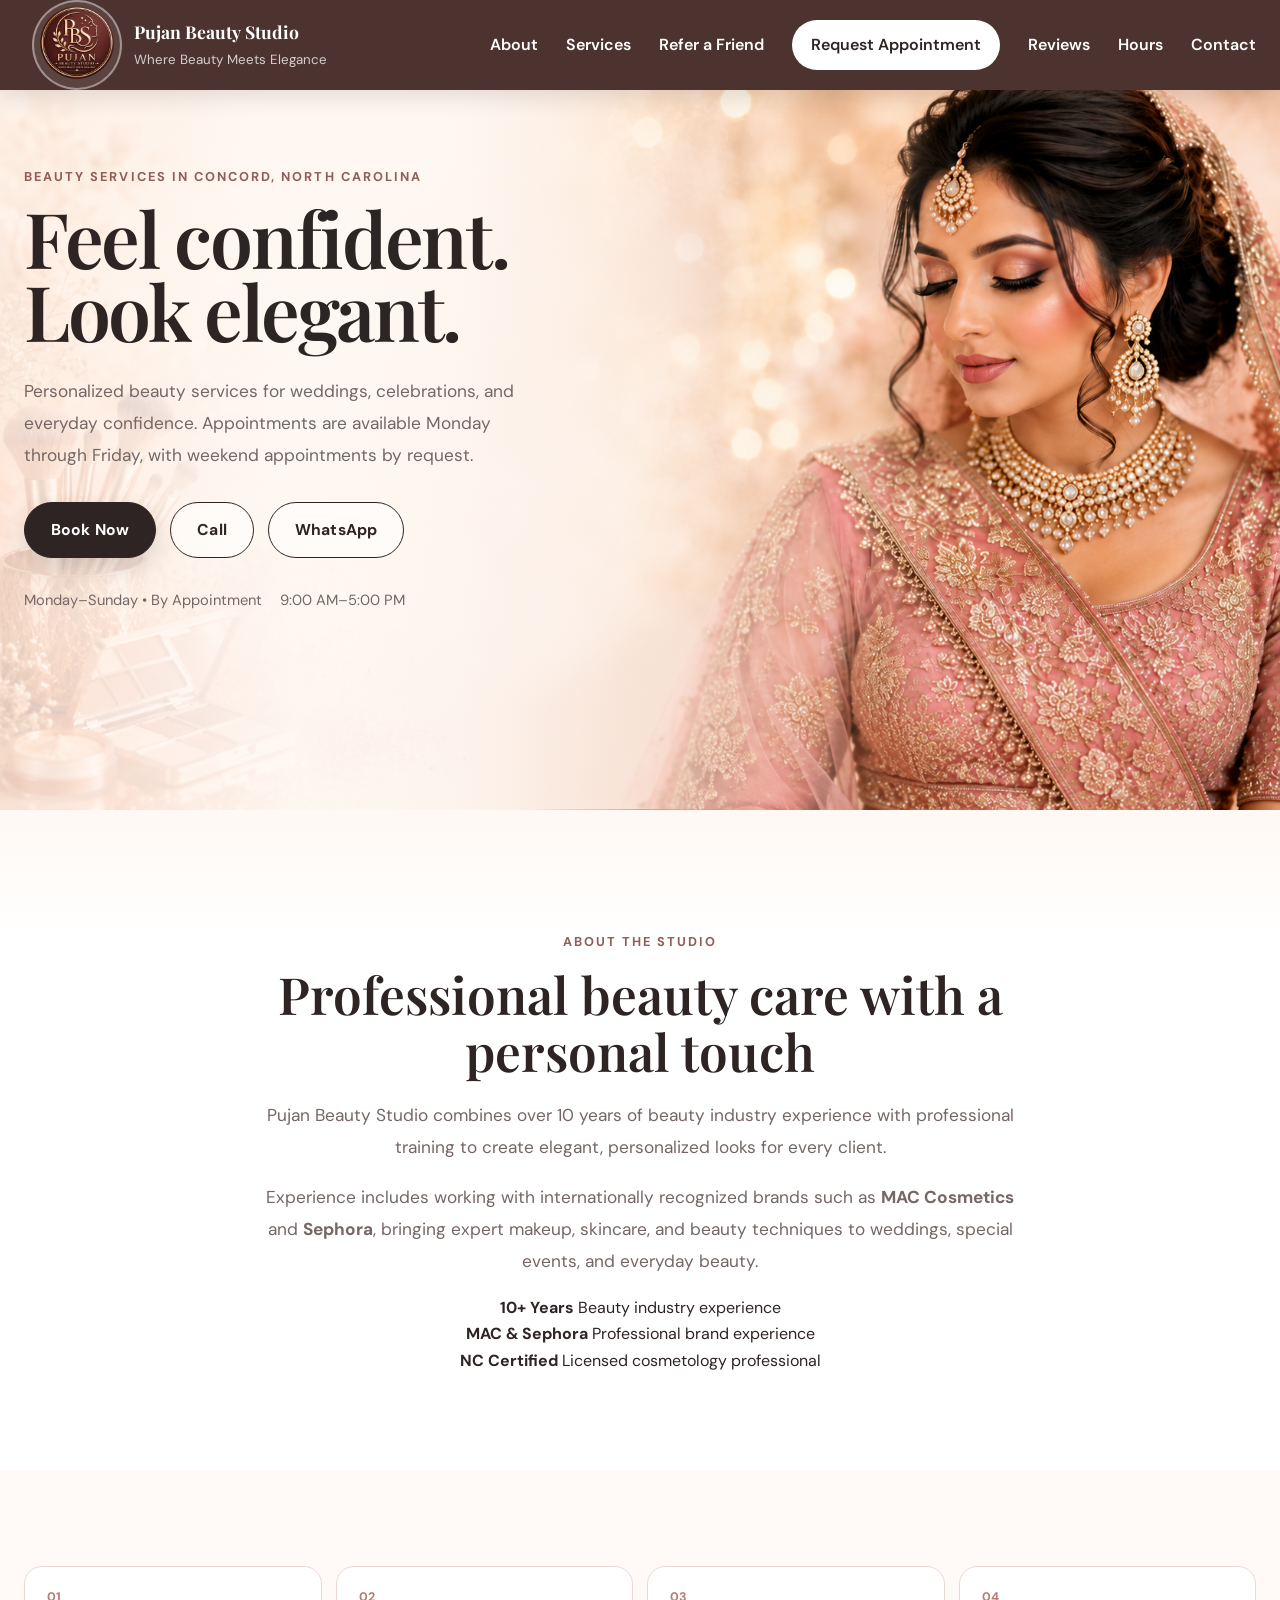
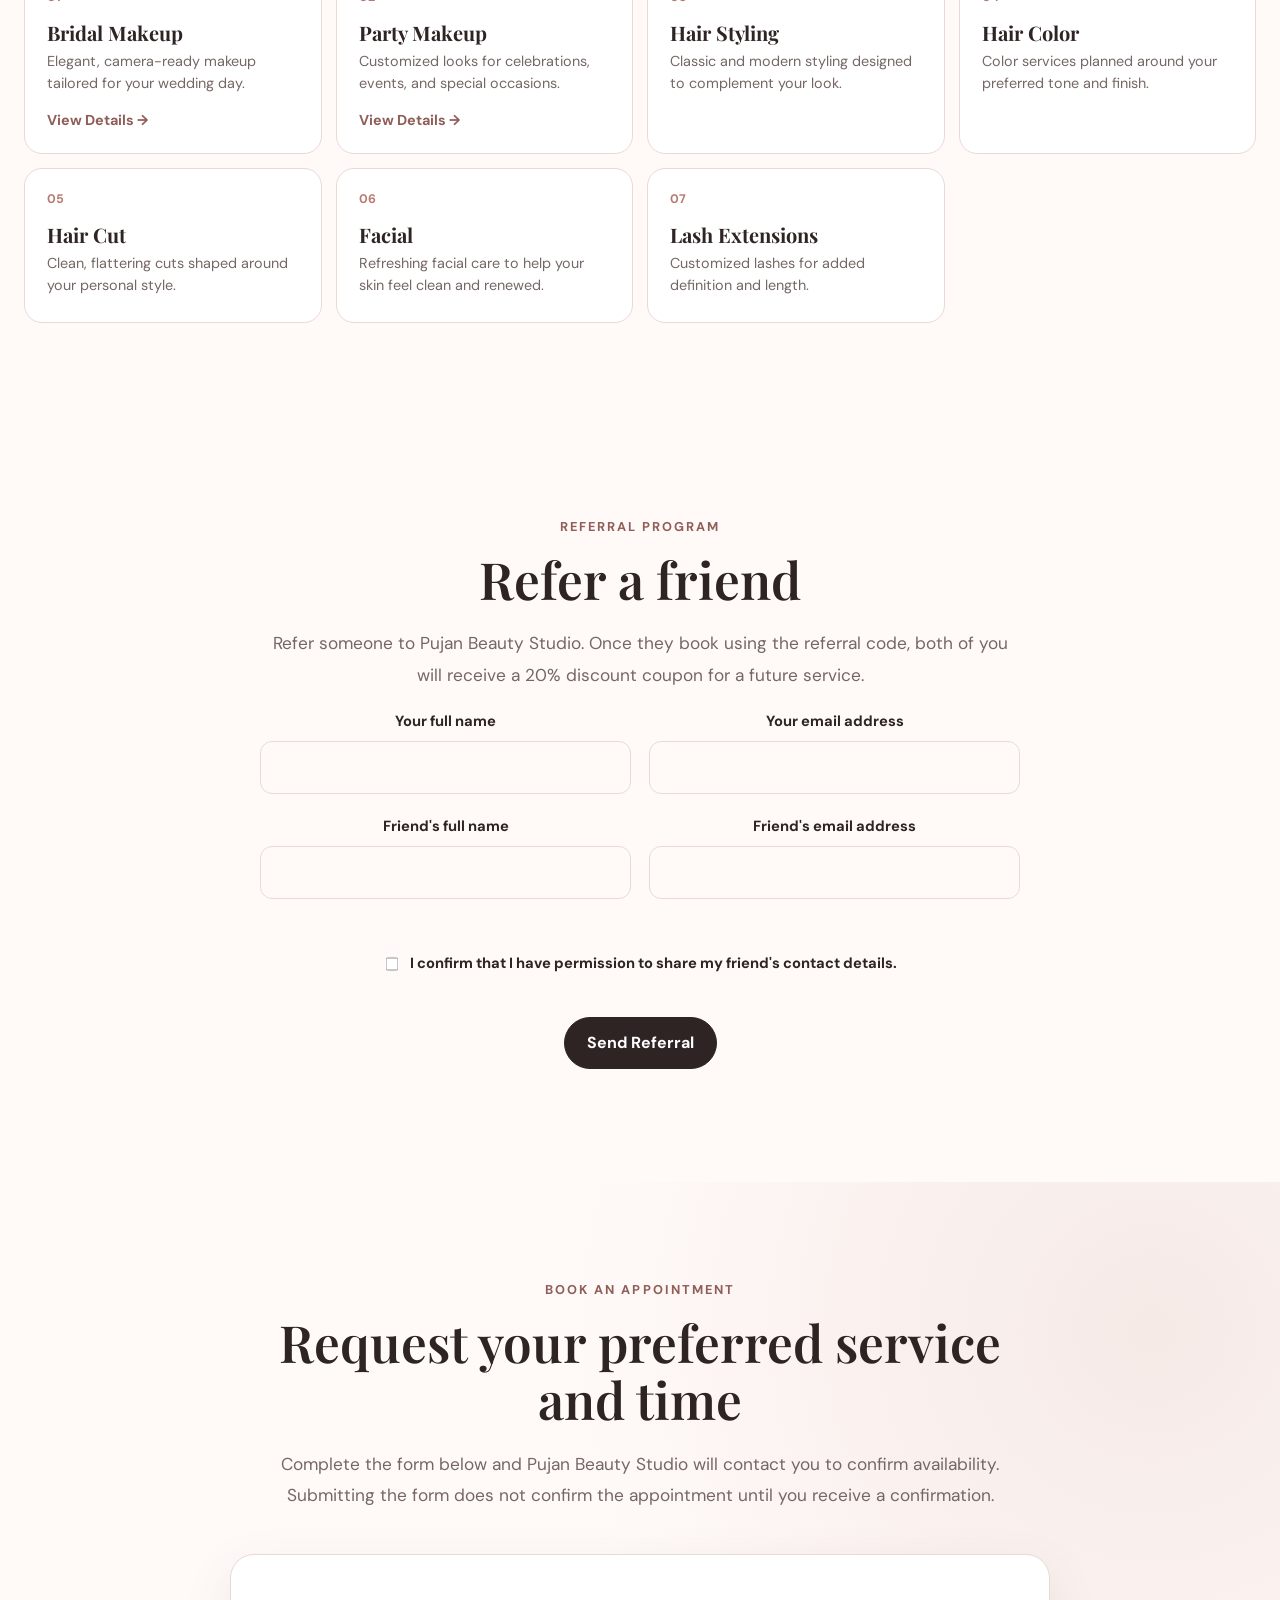
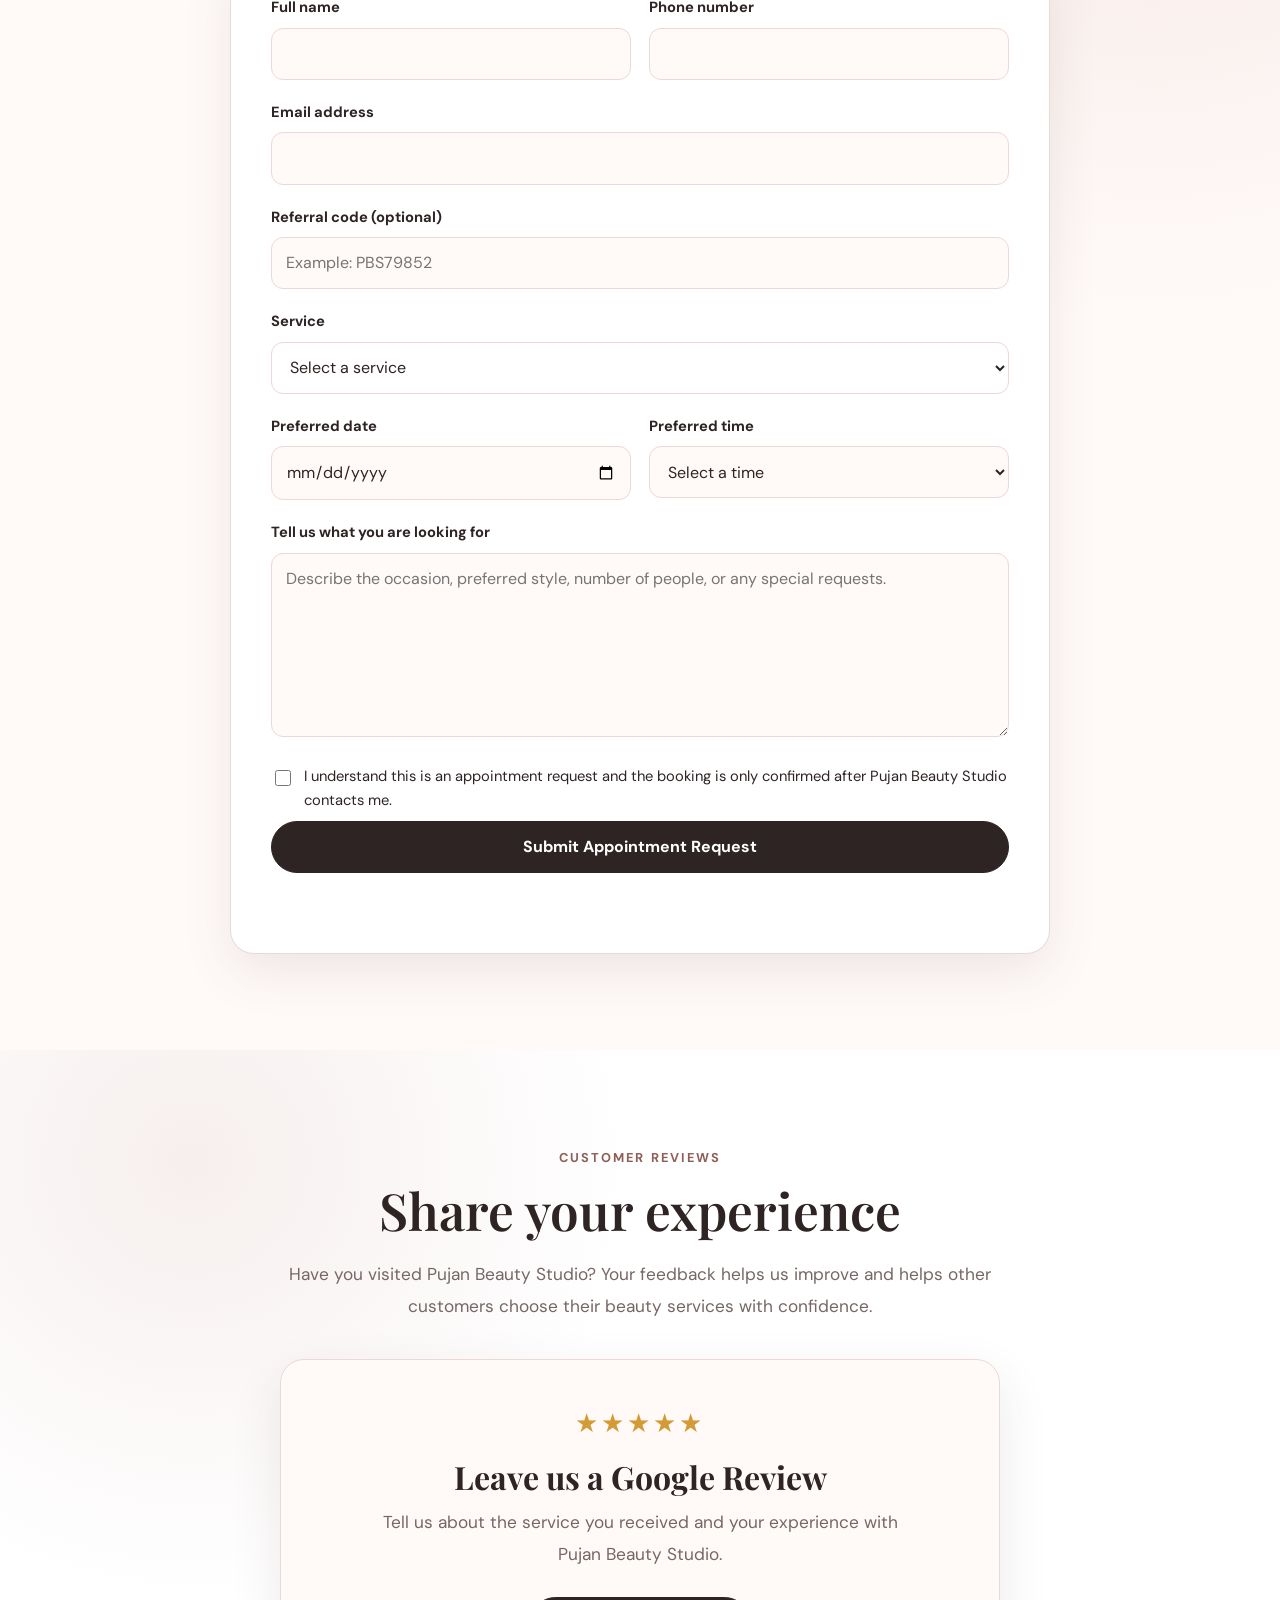
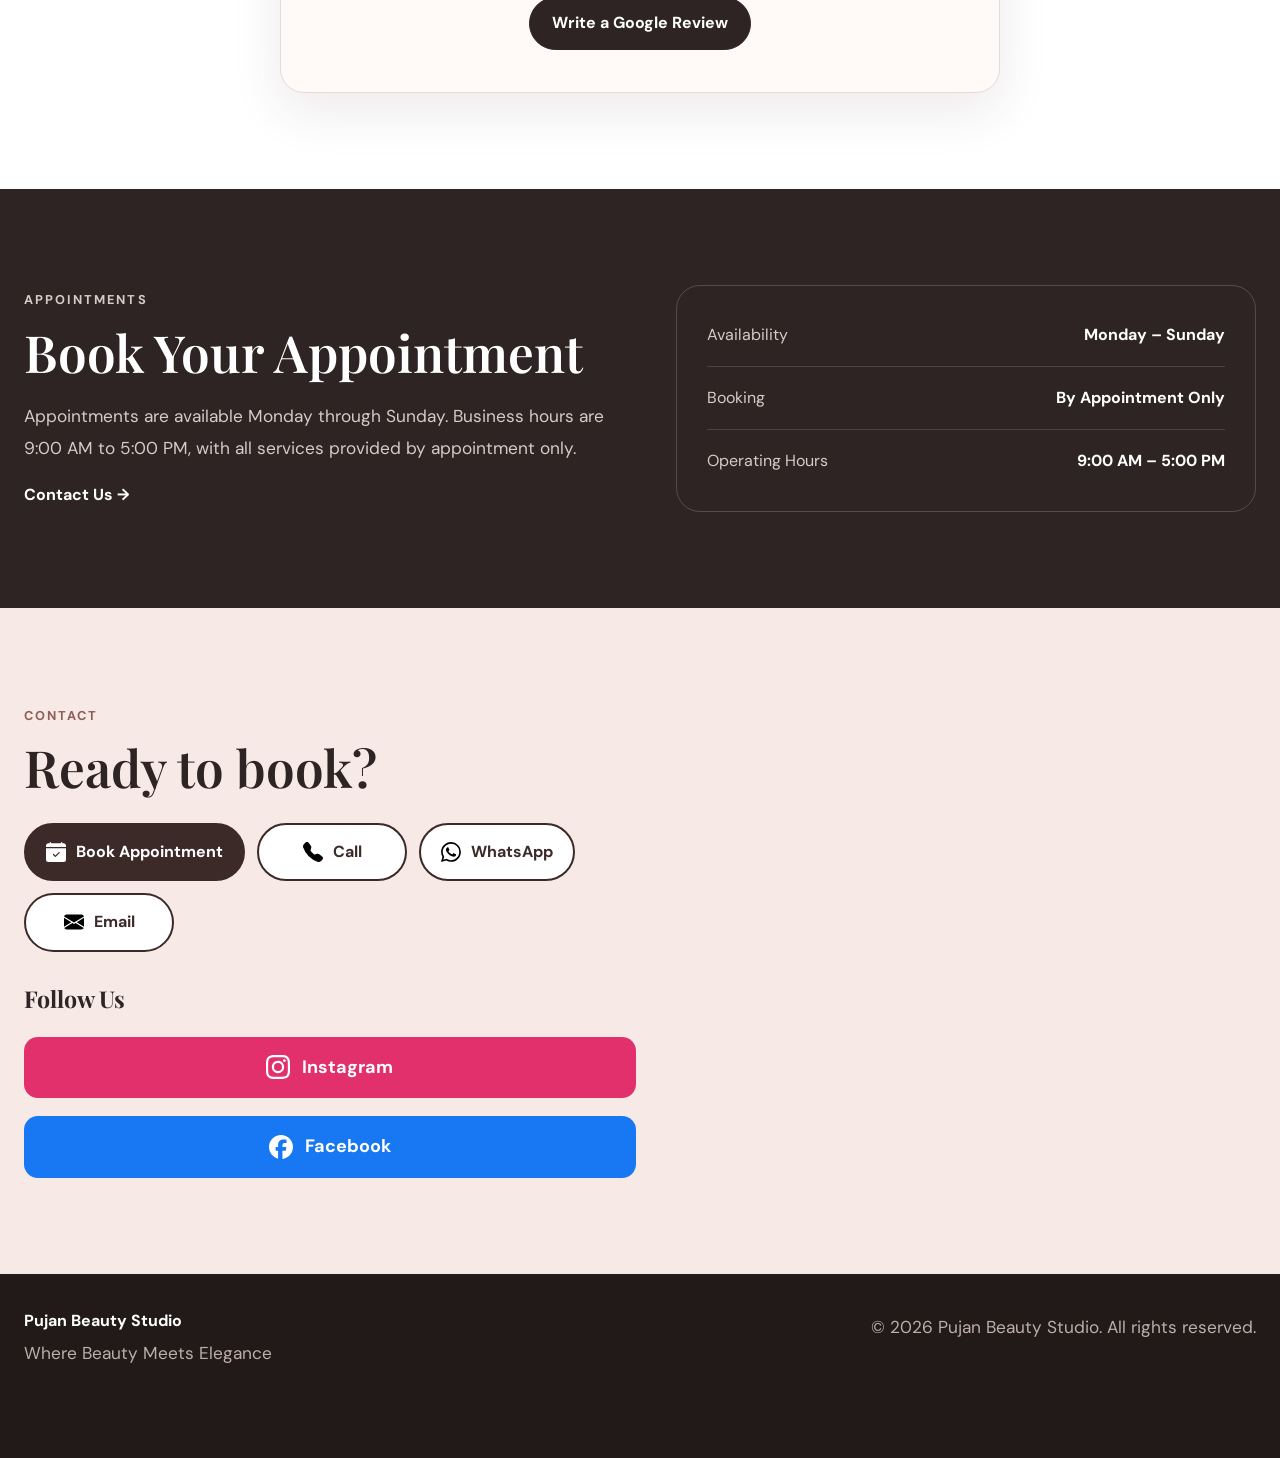
==== index.html @ 2e598c8a "Add Party Makeup service card to index.html" ====
<!DOCTYPE html>
<html lang="en">
<head>
  <meta charset="UTF-8" />
  <meta name="viewport" content="width=device-width, initial-scale=1.0" />
  <meta
    name="description"
    content="Pujan Beauty Studio in Concord, NC offers bridal makeup, party makeup, hair styling, hair color, hair cuts, facials, and lash extensions."
  />
  <meta name="theme-color" content="#9a655f" />
  <title>Pujan Beauty Studio | Concord, NC</title>
  <link rel="icon" href="images/favicon.svg" type="image/svg+xml" />
  <link rel="stylesheet" href="css/style.css" />
</head>
<body>
  <a class="skip-link" href="#main-content">Skip to content</a>

  <header class="site-header" id="top">
    <div class="container nav-wrap">
      <a class="brand" href="#top" aria-label="Pujan Beauty Studio home">
        <img
          src="images/pujan-logo.jpg"
          alt="Pujan Beauty Studio logo"
          class="brand-logo"
        />
        <span>
          <strong>Pujan Beauty Studio</strong>
          <small>Where Beauty Meets Elegance</small>
        </span>
      </a>

      <button
        class="menu-toggle"
        type="button"
        aria-expanded="false"
        aria-controls="primary-nav"
      >
        <span class="sr-only">Open navigation</span>
        <span></span><span></span><span></span>
      </button>

      <nav id="primary-nav" class="primary-nav" aria-label="Primary navigation">
        <a href="#about">About</a>
        <a href="#services">Services</a>
        <a href="#referral">Refer a Friend</a>
        <a class="nav-cta" href="#booking">Request Appointment</a>
        <a href="#testimonials">Reviews</a>
        <a href="#hours">Hours</a>
        <a href="#contact">Contact</a>
      </nav>
    </div>
  </header>

  <main id="main-content">
    <section class="hero">
      <div class="container hero-grid">
        <div class="hero-copy">
          <p class="eyebrow">Beauty services in Concord, North Carolina</p>
          <h1>Feel confident.<br />Look elegant.</h1>
          <p class="hero-text">
            Personalized beauty services for weddings, celebrations, and everyday confidence.
            Appointments are available Monday through Friday, with weekend appointments by request.
          </p>

          <div class="hero-actions">
            <a class="button button-primary" href="#booking">Book Now</a>
            <a class="button button-secondary" href="tel:+12024801769">Call</a>
            <a
              class="button button-secondary"
              href="https://wa.me/12024801769"
              target="_blank"
              rel="noopener"
            >
              WhatsApp
            </a>
          </div>

          <div class="hero-details">
            <span>Monday–Sunday • By Appointment</span>
            <span>9:00 AM–5:00 PM</span>
          </div>
        </div>

        <div class="hero-art" aria-label="Elegant beauty studio illustration">
          <img
            src="images/hero.jpg"
            alt="Beautiful bridal makeup by Pujan Beauty Studio"
          />
        </div>
      </div>
    </section>

    <section class="section intro" id="about">
  <div class="container narrow">
    <p class="eyebrow">About the Studio</p>

    <h2>Professional beauty care with a personal touch</h2>

    <p>
      Pujan Beauty Studio combines over 10 years of beauty industry experience
      with professional training to create elegant, personalized looks for every client.
    </p>

    <p>
      Experience includes working with internationally recognized brands such as
      <strong>MAC Cosmetics</strong> and <strong>Sephora</strong>, bringing expert makeup,
      skincare, and beauty techniques to weddings, special events, and everyday beauty.
    </p>

    <div class="founder-highlights">
      <div>
        <strong>10+ Years</strong>
        <span>Beauty industry experience</span>
      </div>

      <div>
        <strong>MAC &amp; Sephora</strong>
        <span>Professional brand experience</span>
      </div>

      <div>
        <strong>NC Certified</strong>
        <span>Licensed cosmetology professional</span>
      </div>
    </div>
  </div>
</section>

    <section class="section services-section" id="services">
      <div class="container">
        <div class="service-grid">
         <a
    class="service-card service-card-link"
    href="service.html"
    aria-label="View Bridal Makeup service details">

    <span>01</span>

    <h3>Bridal Makeup</h3>

    <p>Elegant, camera-ready makeup tailored for your wedding day.</p>

    <strong class="service-link">View Details →</strong>

</a>
          <a
    class="service-card-link"
    href="party-makeup.html"
    aria-label="View Party Makeup service details"
>
    <article class="service-card">
        <span>02</span>
        <h3>Party Makeup</h3>
        <p>Customized looks for celebrations, events, and special occasions.</p>
        <strong class="service-link">View Details →</strong>
    </article>
</a>
          <article class="service-card">
            <span>03</span>
            <h3>Hair Styling</h3>
            <p>Classic and modern styling designed to complement your look.</p>
          </article>
          <article class="service-card">
            <span>04</span>
            <h3>Hair Color</h3>
            <p>Color services planned around your preferred tone and finish.</p>
          </article>
          <article class="service-card">
            <span>05</span>
            <h3>Hair Cut</h3>
            <p>Clean, flattering cuts shaped around your personal style.</p>
          </article>
          <article class="service-card">
            <span>06</span>
            <h3>Facial</h3>
            <p>Refreshing facial care to help your skin feel clean and renewed.</p>
          </article>
          <article class="service-card">
            <span>07</span>
            <h3>Lash Extensions</h3>
            <p>Customized lashes for added definition and length.</p>
          </article>
        </div>
      </div>
    </section>

    <section class="section referral-section" id="referral">
      <div class="container narrow">
        <p class="eyebrow">Referral Program</p>
        <h2>Refer a friend</h2>

        <p class="referral-intro">
          Refer someone to Pujan Beauty Studio. Once they book using the referral
          code, both of you will receive a 20% discount coupon for a future service.
        </p>

        <form class="referral-form" id="referral-form">
          <div class="form-row">
            <div class="form-field">
              <label for="referral-sender-name">Your full name</label>
              <input
                id="referral-sender-name"
                name="senderName"
                type="text"
                autocomplete="name"
                required
              />
            </div>

            <div class="form-field">
              <label for="referral-sender-email">Your email address</label>
              <input
                id="referral-sender-email"
                name="senderEmail"
                type="email"
                autocomplete="email"
                required
              />
            </div>
          </div>

          <div class="form-row">
            <div class="form-field">
              <label for="referral-receiver-name">Friend's full name</label>
              <input
                id="referral-receiver-name"
                name="receiverName"
                type="text"
                required
              />
            </div>

            <div class="form-field">
              <label for="referral-receiver-email">Friend's email address</label>
              <input
                id="referral-receiver-email"
                name="receiverEmail"
                type="email"
                required
              />
            </div>
          </div>

          <div class="form-field referral-consent">
            <label>
              <input
                type="checkbox"
                name="referralConsent"
                required
              />
              I confirm that I have permission to share my friend's contact details.
            </label>
          </div>

          <button class="button button-primary referral-submit" type="submit">
            Send Referral
          </button>

          <p
            class="form-status"
            id="referral-status"
            role="status"
            aria-live="polite"
          ></p>
        </form>
      </div>
    </section>

    <section class="section booking-section" id="booking">
      <div class="container">
        <div class="booking-heading">
          <p class="eyebrow">Book an Appointment</p>
          <h2>Request your preferred service and time</h2>
          <p>
            Complete the form below and Pujan Beauty Studio will contact you to
            confirm availability. Submitting the form does not confirm the
            appointment until you receive a confirmation.
          </p>
        </div>

        <form class="booking-form" id="booking-form">
          <div class="form-row">
            <div class="form-field">
              <label for="booking-name">Full name</label>
              <input
                id="booking-name"
                name="customerName"
                type="text"
                autocomplete="name"
                required
              />
            </div>

            <div class="form-field">
              <label for="booking-phone">Phone number</label>
              <input
                id="booking-phone"
                name="phone"
                type="tel"
                autocomplete="tel"
                required
              />
            </div>
          </div>

          <div class="form-field">
            <label for="booking-email">Email address</label>
            <input
              id="booking-email"
              name="email"
              type="email"
              autocomplete="email"
              required
            />
          </div>

          <div class="form-field">
            <label for="booking-referral-code">
              Referral code <span>(optional)</span>
            </label>
            <input
              id="booking-referral-code"
              name="referralCode"
              type="text"
              autocomplete="off"
              placeholder="Example: PBS79852"
            />
          </div>

          <div class="form-field">
            <label for="booking-service">Service</label>
            <select
              id="booking-service"
              name="service"
              required
              style="color:#2f211f;background:#ffffff;"
            >
              <option value="">Select a service</option>
              <option value="Bridal Makeup">Bridal Makeup</option>
              <option value="Party Makeup">Party Makeup</option>
              <option value="Hair Styling">Hair Styling</option>
              <option value="Hair Color">Hair Color</option>
              <option value="Hair Cut">Hair Cut</option>
              <option value="Facial">Facial</option>
              <option value="Lash Extensions">Lash Extensions</option>
              <option value="Other">Other</option>
            </select>
          </div>

          <div class="form-row">
            <div class="form-field">
              <label for="booking-date">Preferred date</label>
              <input
                id="booking-date"
                name="preferredDate"
                type="date"
                required
              />
            </div>

            <div class="form-field">
              <label for="booking-time">Preferred time</label>
              <select id="booking-time" name="preferredTime" required>
                <option value="">Select a time</option>
                <option>9:00 AM</option>
                <option>9:30 AM</option>
                <option>10:00 AM</option>
                <option>10:30 AM</option>
                <option>11:00 AM</option>
                <option>11:30 AM</option>
                <option>12:00 PM</option>
                <option>12:30 PM</option>
                <option>1:00 PM</option>
                <option>1:30 PM</option>
                <option>2:00 PM</option>
                <option>2:30 PM</option>
                <option>3:00 PM</option>
                <option>3:30 PM</option>
                <option>4:00 PM</option>
                <option>4:30 PM</option>
              </select>
            </div>
          </div>

          <div class="form-field">
            <label for="booking-notes">Tell us what you are looking for</label>
            <textarea
              id="booking-notes"
              name="notes"
              rows="6"
              maxlength="1500"
              placeholder="Describe the occasion, preferred style, number of people, or any special requests."
            ></textarea>
          </div>

          <label class="booking-consent">
            <input type="checkbox" name="consent" required />
            <span>
              I understand this is an appointment request and the booking is only
              confirmed after Pujan Beauty Studio contacts me.
            </span>
          </label>

          <input
            class="form-honeypot"
            type="text"
            name="website"
            tabindex="-1"
            autocomplete="off"
          />

          <button class="button button-primary booking-submit" type="submit">
            Submit Appointment Request
          </button>

          <p class="booking-status" id="booking-status" aria-live="polite"></p>
        </form>
      </div>
    </section>

    <section class="section testimonials-section" id="testimonials">
      <div class="container narrow">
        <p class="eyebrow">Customer Reviews</p>
        <h2>Share your experience</h2>

        <p class="reviews-intro">
          Have you visited Pujan Beauty Studio? Your feedback helps us improve
          and helps other customers choose their beauty services with confidence.
        </p>

        <div class="google-review-box">
          <div class="google-stars" aria-label="Five stars">★★★★★</div>
          <h3>Leave us a Google Review</h3>
          <p>
            Tell us about the service you received and your experience with
            Pujan Beauty Studio.
          </p>
          <a
            class="button button-primary"
            href="https://g.page/r/CU3X3vnSKyQjEBM/review"
            target="_blank"
            rel="noopener"
          >
            Write a Google Review
          </a>
        </div>
      </div>
    </section>

    <section class="section appointment-section" id="hours">
      <div class="container appointment-grid">
        <div>
          <p class="eyebrow">Appointments</p>
          <h2>Book Your Appointment</h2>
         <p>
Appointments are available Monday through Sunday. Business hours are 9:00 AM to 5:00 PM, with all services provided by appointment only.
</p>
          <a class="text-link" href="#contact">Contact Us →</a>
        </div>

        <div class="hours-card">

    <div>
        <span>Availability</span>
        <strong>Monday – Sunday</strong>
    </div>

    <div>
        <span>Booking</span>
        <strong>By Appointment Only</strong>
    </div>

    <div>
        <span>Operating Hours</span>
        <strong>9:00 AM – 5:00 PM</strong>
    </div>

</div>

</div>
      </div>
    </section>

    <section class="section contact-section" id="contact">
      <div class="container contact-grid">
        <div>
          <p class="eyebrow">Contact</p>
          <h2>Ready to book?</h2>

   <div class="quick-contact-buttons">

    <a href="#booking" class="quick-btn quick-book">
        <img src="images/icons/calendar.svg"
             class="quick-icon"
             alt=""
             aria-hidden="true">
        <span>Book Appointment</span>
    </a>

    <a href="tel:+12024801769" class="quick-btn quick-call">
        <img src="images/icons/phone.svg"
             class="quick-icon"
             alt=""
             aria-hidden="true">
        <span>Call</span>
    </a>

    <a href="https://wa.me/12024801769"
       target="_blank"
       rel="noopener"
       class="quick-btn quick-whatsapp">
        <img src="images/icons/whatsapp.svg"
             class="quick-icon"
             alt=""
             aria-hidden="true">
        <span>WhatsApp</span>
    </a>

    <a href="mailto:pujanbeautystudio@gmail.com?subject=Appointment%20Inquiry"
       class="quick-btn quick-email">
        <img src="images/icons/email.svg"
             class="quick-icon"
             alt=""
             aria-hidden="true">
        <span>Email</span>
    </a>

</div>

    <h3>Follow Us</h3>

    <div class="social-links">

        <a
            class="social-btn instagram"
            href="https://www.instagram.com/pujanmua/"
            target="_blank"
            rel="noopener">

        <img
  src="images/instagram.svg"
  alt=""
  aria-hidden="true"
  class="social-icon"
/>
<span>Instagram</span>

        </a>

        <a
            class="social-btn facebook"
            href="https://facebook.com/pujanmakeupartist"
            target="_blank"
            rel="noopener">

       <img
  src="images/facebook.svg"
  alt=""
  aria-hidden="true"
  class="social-icon"
/>
<span>Facebook</span>

        </a>

    </div>

</address>
      </div>
    </section>
  </main>

  <footer class="site-footer">
    <div class="container footer-wrap">
      <div>
        <strong>Pujan Beauty Studio</strong>
        <p>Where Beauty Meets Elegance</p>
      </div>
      <p>© <span id="year"></span> Pujan Beauty Studio. All rights reserved.</p>
    </div>
  </footer>

  <div class="mobile-actions" aria-label="Quick contact">
    <a href="tel:+12024801769">Call</a>
    <a
      href="https://wa.me/12024801769"
      target="_blank"
      rel="noopener"
    >
      WhatsApp
    </a>
  </div>

  <script src="js/script.js"></script>
</body>
</html>
---- css/style.css ----
@import url('https://fonts.googleapis.com/css2?family=DM+Sans:wght@400;500;600;700&family=Playfair+Display:wght@500;600&display=swap');

:root {
  --ink: #2e2423;
  --muted: #756765;
  --paper: #fffaf8;
  --white: #ffffff;
  --blush: #f7e9e5;
  --rose: #b77a72;
  --rose-dark: #8f5e58;
  --line: #ead9d5;
  --shadow: 0 18px 50px rgba(77, 48, 45, 0.1);
  --radius: 24px;
}

* {
  box-sizing: border-box;
}

html {
  scroll-behavior: smooth;
}

body {
  margin: 0;
  color: var(--ink);
  background: var(--paper);
  font-family: "DM Sans", sans-serif;
  line-height: 1.65;
}

img {
  display: block;
  max-width: 100%;
}

a {
  color: inherit;
}

button,
input,
select,
textarea {
  font: inherit;
}

.container {
  width: min(1280px, calc(100% - 48px));
  margin-inline: auto;
}

.narrow {
  max-width: 760px;
  text-align: center;
}

.section {
  padding: 96px 0;
}

.eyebrow {
  margin: 0 0 12px;
  color: var(--rose-dark);
  font-size: 0.8rem;
  font-weight: 700;
  letter-spacing: 0.16em;
  text-transform: uppercase;
}

h1,
h2,
h3 {
  margin-top: 0;
  font-family: "Playfair Display", serif;
  line-height: 1.12;
}

h1 {
  margin: 0 0 28px;
  font-size: clamp(4.2rem, 6vw, 5.8rem);
  line-height: 0.96;
  letter-spacing: -0.03em;
  font-weight: 600;
}

h2 {
  margin-bottom: 20px;
  font-size: clamp(2.2rem, 4vw, 3.6rem);
  font-weight: 600;
}

h3 {
  margin-bottom: 10px;
  font-size: 1.45rem;
}

p {
  margin-top: 0;
  color: var(--muted);
  font-size: 1.08rem;
  line-height: 1.85;
}

.skip-link {
  position: fixed;
  z-index: 100;
  top: 10px;
  left: 10px;
  padding: 10px 14px;
  transform: translateY(-200%);
  background: var(--ink);
  color: var(--white);
}

.skip-link:focus {
  transform: translateY(0);
}

.sr-only {
  position: absolute;
  width: 1px;
  height: 1px;
  overflow: hidden;
  clip: rect(0, 0, 0, 0);
  white-space: nowrap;
}

.site-header {
  position: sticky;
  z-index: 20;
  top: 0;
  border-bottom: 1px solid rgba(234, 217, 213, 0.8);
  background: rgba(255, 250, 248, 0.92);
  backdrop-filter: blur(14px);
}

.nav-wrap {
  min-height: 82px;
  display: flex;
  align-items: center;
  justify-content: space-between;
  gap: 24px;
  padding-left: 8px;
}

.brand {
  display: inline-flex;
  align-items: center;
  gap: 12px;
  text-decoration: none;
}

.brand img {
  width: 48px;
  height: 48px;
}

.brand strong {
  display: block;
  font-family: "Playfair Display", serif;
  font-size: 1.1rem;
}

.brand small {
  color: var(--muted);
}

.primary-nav {
  display: flex;
  align-items: center;
  gap: 28px;
}

.primary-nav a {
  font-weight: 600;
  text-decoration: none;
}

.primary-nav a:hover {
  color: var(--rose-dark);
}

.nav-cta {
  padding: 11px 18px;
  border-radius: 999px;
  background: var(--ink);
  color: var(--white);
}

.nav-cta:hover {
  color: var(--white) !important;
  background: var(--rose-dark);
}

.menu-toggle {
  display: none;
  border: 0;
  background: transparent;
}

.menu-toggle span:not(.sr-only) {
  display: block;
  width: 25px;
  height: 2px;
  margin: 5px 0;
  background: var(--ink);
}

.hero {
  position: relative;
  overflow: hidden;
  padding: 80px 0 88px;
  background:
    radial-gradient(
      circle at 90% 10%,
      rgba(183, 122, 114, 0.22),
      transparent 34%
    ),
    linear-gradient(135deg, #fffaf8 0%, #f8ebe7 100%);
}

.hero::after {
  content: "";
  position: absolute;
  right: -120px;
  bottom: -180px;
  width: 420px;
  height: 420px;
  border: 1px solid rgba(183, 122, 114, 0.22);
  border-radius: 50%;
}

.hero-grid {
  position: relative;
  z-index: 1;
  display: grid;
  grid-template-columns: 42% 58%;
  align-items: center;
  gap: 40px;
}

.hero-text {
  max-width: 520px;
  font-size: 1.08rem;
}

.hero-actions,
.contact-actions {
  display: flex;
  flex-wrap: wrap;
  gap: 14px;
  margin: 30px 0;
}

.button {
  display: inline-flex;
  min-height: 50px;
  align-items: center;
  justify-content: center;
  padding: 12px 22px;
  border: 1px solid var(--ink);
  border-radius: 999px;
  font-weight: 700;
  text-decoration: none;
  transition: 0.2s ease;
}

.button:hover {
  transform: translateY(-2px);
}

.button-primary {
  background: var(--ink);
  color: var(--white);
}

.button-secondary {
  background: transparent;
}

.hero-details {
  display: flex;
  flex-wrap: wrap;
  gap: 18px;
  color: var(--muted);
  font-size: 0.92rem;
}

/* Larger professional hero image */
.hero-art {
  min-height: 520px;
  padding: 0;
  overflow: hidden;
  border-radius: 28px;
  background: transparent;
  box-shadow: var(--shadow);
}

.hero-art img {
  width: 100%;
  height: 520px;
  object-fit: cover;
  object-position: center top;
  border-radius: 28px;
}

.intro {
  background: var(--white);
}

.intro p:last-child {
  font-size: 1.12rem;
}

.services-section {
  background: var(--paper);
}

.section-heading {
  display: flex;
  align-items: end;
  justify-content: space-between;
  gap: 40px;
  margin-bottom: 40px;
}

.section-heading > div {
  max-width: 720px;
}

.section-heading > p {
  max-width: 280px;
}

.service-grid {
  display: grid;
  grid-template-columns: repeat(3, 1fr);
  gap: 18px;
}

.service-card {
  min-height: 220px;
  padding: 28px;
  border: 1px solid var(--line);
  border-radius: var(--radius);
  background: var(--white);
  transition: 0.2s ease;
}

.service-card:hover {
  transform: translateY(-5px);
  box-shadow: var(--shadow);
}

.service-card span {
  display: block;
  margin-bottom: 32px;
  color: var(--rose);
  font-weight: 700;
}

.service-card p {
  margin-bottom: 0;
}

.appointment-section {
  background: var(--ink);
  color: var(--white);
}

.appointment-section p {
  color: #d8cac7;
}

.appointment-grid {
  display: grid;
  grid-template-columns: 1fr 1fr;
  align-items: center;
  gap: 72px;
}

.text-link {
  color: var(--white);
  font-weight: 700;
  text-decoration: none;
}

.hours-card {
  padding: 18px 30px;
  border: 1px solid rgba(255, 255, 255, 0.18);
  border-radius: var(--radius);
}

.hours-card div {
  display: flex;
  justify-content: space-between;
  gap: 24px;
  padding: 18px 0;
  border-bottom: 1px solid rgba(255, 255, 255, 0.14);
}

.hours-card div:last-child {
  border-bottom: 0;
}

.hours-card span {
  color: #d8cac7;
}

.contact-section {
  background: var(--blush);
}

.contact-grid {
  display: grid;
  grid-template-columns: 1fr 0.9fr;
  align-items: center;
  gap: 70px;
}

.contact-card {
    margin: 0;
    padding: 30px;
    border-radius: var(--radius);
    background: #ffffff;
    box-shadow: var(--shadow);
    font-style: normal;
    color: var(--ink);
}

.contact-card div {
    padding: 18px 0;
    border-bottom: 1px solid var(--line);
}

.contact-card div:last-child {
    border-bottom: none;
}

.contact-card span {
    display: block;
    margin-bottom: 6px;
    color: var(--rose-dark);
    font-size: 0.82rem;
    font-weight: 700;
    text-transform: uppercase;
    letter-spacing: 0.08em;
}

.contact-card a {
    color: var(--ink);
    font-weight: 600;
    text-decoration: none;
}

.contact-card a:hover {
    color: var(--rose-dark);
}
/* Quick Contact Buttons */

.quick-contact-buttons{
    display:flex;
    flex-wrap:wrap;
    gap:12px;
    margin:26px 0 34px;
    align-items:center;
}

.quick-btn{
    display:inline-flex;
    align-items:center;
    justify-content:center;
    gap:10px;
  min-width:150px;

    padding:14px 20px;

    border-radius:999px;

    text-decoration:none;

    font-weight:700;

    transition:.25s;

    border:2px solid #3c2a28;

    color:#3c2a28;

    background:#ffffff;
}

.quick-btn:hover{
    background:#3c2a28;
    color:#ffffff;
    transform:translateY(-2px);
}

.quick-book{
    background:#3c2a28;
    color:#ffffff;
}

.quick-book:hover{
    background:#8d6662;
    border-color:#8d6662;
}
.quick-icon{
    width:20px;
    height:20px;
    flex-shrink:0;
}

.quick-book .quick-icon{
    filter:brightness(0) invert(1);
}
@media(max-width:700px){

.quick-contact-buttons{

display:grid;

grid-template-columns:1fr 1fr;

}

.quick-btn{

justify-content:center;

}

}
.site-footer {
  padding: 34px 0 88px;
  background: #211a19;
  color: var(--white);
}

.site-footer p {
  margin: 4px 0 0;
  color: #bcaeab;
}

.footer-wrap {
  display: flex;
  justify-content: space-between;
  gap: 30px;
}

.mobile-actions {
  display: none;
}

@media (max-width: 900px) {
  .hero-grid,
  .appointment-grid,
  .contact-grid {
    grid-template-columns: 1fr;
  }

  .hero-art {
    width: 100%;
    max-width: 620px;
    min-height: 440px;
  }

  .hero-art img {
    height: 440px;
  }

  .service-grid {
    grid-template-columns: repeat(2, 1fr);
  }

  .section-heading {
    align-items: start;
    flex-direction: column;
  }

  .section-heading > p {
    max-width: 100%;
  }
}

@media (max-width: 720px) {
  .container {
    width: min(100% - 28px, 1120px);
  }

  .section {
    padding: 72px 0;
  }

  .nav-wrap {
    min-height: 70px;
  }

  .brand small {
    display: none;
  }

  .menu-toggle {
    display: block;
    cursor: pointer;
  }

  .primary-nav {
    position: absolute;
    top: 70px;
    left: 14px;
    right: 14px;
    display: none;
    flex-direction: column;
    align-items: stretch;
    padding: 20px;
    border: 1px solid var(--line);
    border-radius: 18px;
    background: var(--white);
    box-shadow: var(--shadow);
  }

  .primary-nav.is-open {
    display: flex;
  }

  .primary-nav a {
    padding: 8px 4px;
  }

  .nav-cta {
    text-align: center;
  }

  .hero {
    padding-top: 58px;
  }

  .hero-grid {
    gap: 40px;
  }

  .hero-art {
    min-height: 360px;
    border-radius: 22px;
  }

  .hero-art img {
    height: 360px;
    border-radius: 22px;
  }

  .hero-details {
    flex-direction: column;
    gap: 4px;
  }

  .service-grid {
    grid-template-columns: 1fr;
  }

  .service-card {
    min-height: 0;
  }

  .appointment-grid,
  .contact-grid {
    gap: 38px;
  }

  .hours-card div {
    flex-direction: column;
    gap: 3px;
  }

  .footer-wrap {
    flex-direction: column;
  }

  .mobile-actions {
    position: fixed;
    z-index: 30;
    right: 12px;
    bottom: 12px;
    left: 12px;
    display: grid;
    grid-template-columns: 1fr 1fr;
    gap: 8px;
    padding: 8px;
    border: 1px solid var(--line);
    border-radius: 18px;
    background: rgba(255, 255, 255, 0.94);
    box-shadow: var(--shadow);
    backdrop-filter: blur(10px);
  }

  .mobile-actions a {
    padding: 12px;
    border-radius: 12px;
    background: var(--ink);
    color: var(--white);
    font-weight: 700;
    text-align: center;
    text-decoration: none;
  }

  .mobile-actions a:last-child {
    background: var(--rose-dark);
  }
}

@media (prefers-reduced-motion: reduce) {
  html {
    scroll-behavior: auto;
  }

  *,
  *::before,
  *::after {
    transition: none !important;
  }
}

/* Pujan Beauty Studio logo */
.brand .brand-logo {
  width: 90px;
  height: 90px;
  object-fit: contain;
  border-radius: 50%;
}

@media (max-width: 720px) {
  .brand .brand-logo {
    width: 64px;
    height: 64px;
  }
}
/* Premium full-width hero layout */
.hero {
  min-height: 650px;
  padding: 55px 0;
}

.hero .container {
  width: min(1480px, calc(100% - 48px));
}

.hero-grid {
  grid-template-columns: 0.72fr 1.28fr;
  gap: 42px;
}

.hero-art {
  width: 100%;
  min-height: 585px;
  padding: 0;
  overflow: hidden;
  border-radius: 30px;
  background: transparent;
  box-shadow: 0 22px 60px rgba(77, 48, 45, 0.16);
}

.hero-art img {
  width: 100%;
  height: 585px;
  display: block;
  object-fit: cover;
  object-position: center 18%;
  border-radius: 30px;
}

/* Remove the large empty decorative circle */
.hero::after {
  display: none;
}

@media (max-width: 900px) {
  .hero {
    min-height: auto;
  }

  .hero .container {
    width: min(100% - 32px, 760px);
  }

  .hero-grid {
    grid-template-columns: 1fr;
  }

  .hero-art {
    max-width: none;
    min-height: 440px;
  }

  .hero-art img {
    height: 440px;
  }
}

@media (max-width: 720px) {
  .hero {
    padding: 45px 0;
  }

  .hero-art {
    min-height: 360px;
    border-radius: 22px;
  }

  .hero-art img {
    height: 360px;
    border-radius: 22px;
  }
}
/* Integrated full-background hero */
.hero {
  min-height: 720px;
  padding: 75px 0;
  background:
    linear-gradient(
      90deg,
      rgba(255, 250, 248, 0.96) 0%,
      rgba(255, 250, 248, 0.88) 27%,
      rgba(255, 250, 248, 0.35) 48%,
      rgba(255, 250, 248, 0) 68%
    ),
    url("../images/hero.jpg") center center / cover no-repeat;
}

.hero .container {
  width: min(1240px, calc(100% - 48px));
}

.hero-grid {
  display: block;
}

.hero-copy {
  position: relative;
  z-index: 2;
  width: min(520px, 100%);
  max-width: 520px;
}

/* Hide the separate image card because the image is now the background */
.hero-art {
  display: none;
}

.hero::after {
  display: none;
}

@media (max-width: 900px) {
  .hero {
    min-height: 680px;
    background-position: 62% center;
  }
}

@media (max-width: 720px) {
  .hero {
    min-height: auto;
    padding: 55px 0 420px;
    background-position: 68% bottom;
    background-size: auto 420px;
    background-color: #fffaf8;
  }

  .hero-copy {
    width: 100%;
    max-width: none;
  }
}
/* Softer blend between text and bridal image */
.hero {
  background:
    linear-gradient(
      90deg,
      #fff8f3 0%,
      rgba(255, 248, 243, 0.98) 28%,
      rgba(255, 248, 243, 0.82) 40%,
      rgba(255, 248, 243, 0.34) 56%,
      rgba(255, 248, 243, 0) 72%
    ),
    url("../images/hero.jpg") 62% center / cover no-repeat;
}
/* Reveal makeup brushes while keeping hero text readable */
.hero {
  background:
    linear-gradient(
      90deg,
      rgba(255, 248, 243, 0.28) 0%,
      rgba(255, 248, 243, 0.48) 10%,
      rgba(255, 248, 243, 0.97) 20%,
      rgba(255, 248, 243, 0.94) 38%,
      rgba(255, 248, 243, 0.62) 52%,
      rgba(255, 248, 243, 0.12) 68%,
      rgba(255, 248, 243, 0) 78%
    ),
    url("../images/hero.jpg") 58% center / cover no-repeat;
}
/* Refine hero image balance */
.hero {
  background:
    linear-gradient(
      90deg,
      rgba(255, 248, 243, 0.64) 0%,
      rgba(255, 248, 243, 0.82) 13%,
      rgba(255, 248, 243, 0.96) 23%,
      rgba(255, 248, 243, 0.88) 36%,
      rgba(255, 248, 243, 0.45) 49%,
      rgba(255, 248, 243, 0.08) 63%,
      rgba(255, 248, 243, 0) 74%
    ),
    url("../images/hero.jpg") 58% center / cover no-repeat;
}
/* Refine hero call-to-action buttons */
.hero .button {
  min-height: 54px;
  padding: 14px 26px;
  border-radius: 999px;
  font-size: 0.98rem;
  letter-spacing: 0.01em;
}

.hero .button-primary {
  box-shadow: 0 10px 24px rgba(46, 36, 35, 0.16);
}

.hero .button-secondary {
  background: rgba(255, 255, 255, 0.55);
  backdrop-filter: blur(8px);
}
/* Smooth transition from hero to welcome section */
.intro {
  position: relative;
  padding-top: 120px;
  background:
    linear-gradient(
      180deg,
      rgba(255, 248, 243, 0.72) 0%,
      #ffffff 130px
    );
}

.intro::before {
  content: "";
  position: absolute;
  top: -1px;
  left: 50%;
  width: min(220px, 40%);
  height: 1px;
  transform: translateX(-50%);
  background: linear-gradient(
    90deg,
    transparent,
    rgba(183, 122, 114, 0.55),
    transparent
  );
}
/* Improved mobile hero experience */
@media (max-width: 720px) {
  .hero {
    position: relative;
    min-height: auto;
    padding: 42px 0 350px;
    overflow: hidden;
    background: #fff8f3;
  }

  .hero::before {
    content: "";
    position: absolute;
    z-index: 0;
    right: 0;
    bottom: 0;
    left: 0;
    height: 330px;
    background:
      linear-gradient(
        180deg,
        #fff8f3 0%,
        rgba(255, 248, 243, 0.25) 18%,
        rgba(255, 248, 243, 0) 40%
      ),
      url("../images/hero.jpg") 72% center / cover no-repeat;
  }

  .hero .container {
    position: relative;
    z-index: 1;
    width: min(100% - 30px, 620px);
  }

  .hero-copy {
    width: 100%;
    max-width: none;
  }

  .hero h1 {
    margin-bottom: 22px;
    font-size: clamp(3.25rem, 17vw, 4.6rem);
    line-height: 0.96;
  }

  .hero-text {
    max-width: 100%;
    font-size: 1rem;
    line-height: 1.7;
  }

  .hero-actions {
    display: grid;
    grid-template-columns: 1fr;
    gap: 10px;
    margin: 24px 0;
  }

  .hero .button {
    width: 100%;
    min-height: 52px;
  }

  .hero-details {
    gap: 5px;
    font-size: 0.86rem;
  }
}

@media (max-width: 420px) {
  .hero {
    padding-bottom: 315px;
  }

  .hero::before {
    height: 295px;
    background-position: 74% center;
  }

  .hero h1 {
    font-size: clamp(3rem, 18vw, 4rem);
  }
}
/* Testimonials and customer review section */
.testimonials-section {
  background:
    radial-gradient(
      circle at 12% 12%,
      rgba(183, 122, 114, 0.12),
      transparent 34%
    ),
    var(--white);
}

.testimonials-heading {
  align-items: end;
}

.testimonials-layout {
  display: grid;
  grid-template-columns: 0.8fr 1.2fr;
  gap: 52px;
  align-items: start;
}

.testimonial-intro {
  position: sticky;
  top: 130px;
  padding: 38px;
  border: 1px solid var(--line);
  border-radius: var(--radius);
  background: var(--paper);
}

.testimonial-icon {
  height: 58px;
  margin-bottom: 16px;
  color: var(--rose);
  font-family: "Playfair Display", serif;
  font-size: 5rem;
  line-height: 1;
}

.testimonial-intro h3 {
  font-size: 2rem;
}

.review-note {
  padding-left: 14px;
  border-left: 3px solid var(--rose);
  font-size: 0.92rem;
}

.testimonial-form {
  padding: 38px;
  border: 1px solid var(--line);
  border-radius: var(--radius);
  background: var(--white);
  box-shadow: var(--shadow);
}

.form-row {
  display: grid;
  grid-template-columns: 1fr 1fr;
  gap: 18px;
}

.form-field {
  margin-bottom: 20px;
}

.form-field label {
  display: block;
  margin-bottom: 8px;
  color: var(--ink);
  font-size: 0.92rem;
  font-weight: 700;
}

.form-field input,
.form-field select,
.form-field textarea {
  width: 100%;
  min-height: 50px;
  padding: 12px 14px;
  border: 1px solid var(--line);
  border-radius: 12px;
  outline: none;
  background: var(--paper);
  color: var(--ink);
  transition:
    border-color 0.2s ease,
    box-shadow 0.2s ease;
}

.form-field textarea {
  min-height: 150px;
  resize: vertical;
}

.form-field input:focus,
.form-field select:focus,
.form-field textarea:focus {
  border-color: var(--rose);
  box-shadow: 0 0 0 4px rgba(183, 122, 114, 0.12);
}

.permission-field {
  display: flex;
  align-items: flex-start;
  gap: 10px;
  margin: 4px 0 24px;
  color: var(--muted);
  font-size: 0.9rem;
  line-height: 1.6;
}

.permission-field input {
  width: 18px;
  height: 18px;
  margin-top: 4px;
  accent-color: var(--rose-dark);
}

.submit-review {
  width: 100%;
  cursor: pointer;
}

.form-privacy {
  margin: 14px 0 0;
  font-size: 0.78rem;
  line-height: 1.6;
  text-align: center;
}

.form-honeypot {
  position: absolute !important;
  left: -9999px !important;
  opacity: 0 !important;
}

@media (max-width: 900px) {
  .testimonials-layout {
    grid-template-columns: 1fr;
  }

  .testimonial-intro {
    position: static;
  }
}

@media (max-width: 720px) {
  .testimonials-layout {
    gap: 24px;
  }

  .testimonial-intro,
  .testimonial-form {
    padding: 24px;
  }

  .form-row {
    grid-template-columns: 1fr;
    gap: 0;
  }

  .testimonial-intro h3 {
    font-size: 1.7rem;
  }
}
/* Compact services layout */
.service-grid {
  grid-template-columns: repeat(4, minmax(0, 1fr));
  gap: 14px;
}

.service-card {
  min-height: 155px;
  padding: 20px 22px;
  border-radius: 18px;
}

.service-card span {
  margin-bottom: 14px;
  font-size: 0.78rem;
}

.service-card h3 {
  margin-bottom: 6px;
  font-size: 1.25rem;
}

.service-card p {
  margin-bottom: 0;
  font-size: 0.9rem;
  line-height: 1.55;
}

@media (max-width: 1100px) {
  .service-grid {
    grid-template-columns: repeat(3, minmax(0, 1fr));
  }
}

@media (max-width: 800px) {
  .service-grid {
    grid-template-columns: repeat(2, minmax(0, 1fr));
  }
}

@media (max-width: 520px) {
  .service-grid {
    grid-template-columns: 1fr;
  }

  .service-card {
    min-height: auto;
  }
}
/* Fix Contact section text visibility */
.contact-section {
  color: var(--ink);
}

.contact-section h2,
.contact-section h3,
.contact-section strong {
  color: var(--ink);
}

.contact-section p {
  color: var(--muted);
}

.contact-section .eyebrow {
  color: var(--rose-dark);
}

.contact-card {
  color: var(--ink);
}

.contact-card span {
  color: var(--rose-dark);
}

.contact-card a {
  color: var(--ink);
  opacity: 1;
}

.contact-card a:hover {
  color: var(--rose-dark);
}

.contact-actions {
  margin-bottom: 0;
}
.contact-card,
.contact-card * {
    color: #2e2423 !important;
}

.contact-card span {
    color: var(--rose-dark) !important;
    font-weight: 700;
    text-transform: uppercase;
}

.contact-card a {
    text-decoration: none;
    color: #2e2423 !important;
}

.contact-card a:hover {
    color: var(--rose-dark) !important;
}
/* Force contact information to be visible */
.contact-card,
.contact-card * {
    color: var(--ink) !important;
}

.contact-card span {
    color: var(--rose-dark) !important;
}
/* Dark premium header */
.site-header {
  border-bottom: 0;
  background: rgba(72, 45, 42, 0.97);
  box-shadow: 0 6px 22px rgba(46, 36, 35, 0.14);
  backdrop-filter: blur(14px);
}

.brand strong {
  color: #ffffff;
}

.brand small {
  color: rgba(255, 255, 255, 0.76);
}

.primary-nav a {
  color: #ffffff;
}

.primary-nav a:hover {
  color: #f3c9bf;
}

.nav-cta {
  border: 1px solid rgba(255, 255, 255, 0.65);
  background: #ffffff;
  color: var(--ink) !important;
}

.nav-cta:hover {
  background: #f3c9bf;
  color: var(--ink) !important;
}

/* Keep the logo clear against the dark header */
.brand .brand-logo {
  background: rgba(255, 255, 255, 0.08);
  border: 2px solid rgba(255, 255, 255, 0.42);
}
/* Google Reviews section */
.testimonials-section {
  background:
    radial-gradient(
      circle at 15% 15%,
      rgba(183, 122, 114, 0.12),
      transparent 35%
    ),
    var(--white);
}

.reviews-intro {
  max-width: 720px;
  margin: 0 auto 36px;
}

.google-review-box {
  max-width: 720px;
  margin: 0 auto;
  padding: 42px;
  border: 1px solid var(--line);
  border-radius: var(--radius);
  background: var(--paper);
  box-shadow: var(--shadow);
  text-align: center;
}

.google-stars {
  margin-bottom: 14px;
  color: #d49a35;
  font-size: 1.65rem;
  letter-spacing: 0.12em;
}

.google-review-box h3 {
  margin-bottom: 12px;
  font-size: 2rem;
}

.google-review-box p {
  max-width: 560px;
  margin-right: auto;
  margin-bottom: 26px;
  margin-left: auto;
}

@media (max-width: 720px) {
  .google-review-box {
    padding: 28px 22px;
  }

  .google-review-box .button {
    width: 100%;
  }
}
/* Booking form */
.booking-section {
  background:
    radial-gradient(
      circle at 90% 10%,
      rgba(183, 122, 114, 0.13),
      transparent 34%
    ),
    var(--paper);
}

.booking-heading {
  max-width: 760px;
  margin: 0 auto 42px;
  text-align: center;
}

.booking-form {
  max-width: 820px;
  margin: 0 auto;
  padding: 40px;
  border: 1px solid var(--line);
  border-radius: var(--radius);
  background: var(--white);
  box-shadow: var(--shadow);
}

.booking-form .form-row {
  display: grid;
  grid-template-columns: 1fr 1fr;
  gap: 18px;
}

.booking-form .form-field {
  margin-bottom: 20px;
}

.booking-form label {
  display: block;
  margin-bottom: 8px;
  color: var(--ink);
  font-size: 0.92rem;
  font-weight: 700;
}

.booking-form input,
.booking-form select,
.booking-form textarea {
  width: 100%;
  min-height: 52px;
  padding: 12px 14px;
  border: 1px solid var(--line);
  border-radius: 12px;
  outline: none;
  background: var(--paper);
  color: var(--ink);
}

.booking-form textarea {
  min-height: 150px;
  resize: vertical;
}

.booking-form input:focus,
.booking-form select:focus,
.booking-form textarea:focus {
  border-color: var(--rose);
  box-shadow: 0 0 0 4px rgba(183, 122, 114, 0.12);
}

.booking-consent {
  display: flex !important;
  align-items: flex-start;
  gap: 10px;
  margin: 4px 0 24px;
  color: var(--muted);
  font-size: 0.9rem;
  font-weight: 400 !important;
  line-height: 1.6;
}

.booking-consent input {
  width: 18px;
  min-height: 18px;
  margin-top: 4px;
  accent-color: var(--rose-dark);
}

.booking-submit {
  width: 100%;
  cursor: pointer;
}

.booking-status {
  min-height: 24px;
  margin: 16px 0 0;
  text-align: center;
}

.form-honeypot {
  position: absolute !important;
  left: -9999px !important;
  opacity: 0 !important;
}

@media (max-width: 720px) {
  .booking-form {
    padding: 26px 20px;
  }

  .booking-form .form-row {
    grid-template-columns: 1fr;
    gap: 0;
  }
}

/* Referral checkbox */
.referral-consent {
    display: flex;
    justify-content: center;
    align-items: center;
    gap: 10px;
    margin: 20px 0;
}

.referral-consent input[type="checkbox"] {
    appearance: auto;
    -webkit-appearance: checkbox;
    width: 16px;
    height: 16px;
    margin: 0;
    transform: scale(0.8);
    cursor: pointer;
    flex-shrink: 0;
}

.referral-consent label {
    display: flex;
    align-items: center;
    gap: 10px;
    cursor: pointer;
}

/* =========================================================
   Production mobile navigation and custom service dropdown
   ========================================================= */

/* The mobile navigation panel has a light background, so its links must be dark. */
@media (max-width: 720px) {
  .site-header .primary-nav {
    background: #ffffff;
  }

  .site-header .primary-nav a {
    color: #2e2423 !important;
  }

  .site-header .primary-nav a:hover,
  .site-header .primary-nav a:focus-visible {
    color: #8f5e58 !important;
  }

  .site-header .primary-nav .nav-cta {
    border-color: #2e2423;
    background: #2e2423;
    color: #ffffff !important;
  }

  .site-header .primary-nav .nav-cta:hover,
  .site-header .primary-nav .nav-cta:focus-visible {
    background: #8f5e58;
    color: #ffffff !important;
  }

  .site-header .menu-toggle span:not(.sr-only) {
    background: #ffffff;
  }
}

/* Custom service dropdown avoids native mobile white-on-white option rendering. */
.custom-select {
  position: relative;
}

.custom-select-trigger {
  width: 100%;
  min-height: 52px;
  display: flex;
  align-items: center;
  justify-content: space-between;
  gap: 16px;
  padding: 12px 14px;
  border: 1px solid var(--line);
  border-radius: 12px;
  outline: none;
  background: var(--paper);
  color: var(--muted);
  font: inherit;
  text-align: left;
  cursor: pointer;
  transition:
    border-color 0.2s ease,
    box-shadow 0.2s ease,
    background-color 0.2s ease;
}

.custom-select.has-value .custom-select-trigger {
  color: var(--ink);
}

.custom-select-trigger:hover {
  border-color: var(--rose);
}

.custom-select-trigger:focus-visible,
.custom-select.is-open .custom-select-trigger {
  border-color: var(--rose);
  box-shadow: 0 0 0 4px rgba(183, 122, 114, 0.12);
}

.custom-select.has-error .custom-select-trigger {
  border-color: #a93636;
  box-shadow: 0 0 0 4px rgba(169, 54, 54, 0.1);
}

.custom-select-arrow {
  width: 10px;
  height: 10px;
  flex: 0 0 auto;
  border-right: 2px solid currentColor;
  border-bottom: 2px solid currentColor;
  transform: rotate(45deg) translateY(-2px);
  transition: transform 0.2s ease;
}

.custom-select.is-open .custom-select-arrow {
  transform: rotate(225deg) translate(-2px, -2px);
}

.custom-select-options {
  position: absolute;
  z-index: 80;
  top: calc(100% + 8px);
  right: 0;
  left: 0;
  max-height: 310px;
  overflow-y: auto;
  padding: 8px;
  border: 1px solid var(--line);
  border-radius: 14px;
  background: #3f2b29;
  box-shadow: 0 18px 45px rgba(46, 36, 35, 0.28);
  -webkit-overflow-scrolling: touch;
}

.custom-select-options[hidden] {
  display: none;
}

.custom-select-options [role="option"] {
  width: 100%;
  min-height: 46px;
  display: block;
  padding: 11px 12px;
  border: 0;
  border-radius: 9px;
  background: #3f2b29;
  color: #ffffff;
  font: inherit;
  font-weight: 600;
  text-align: left;
  cursor: pointer;
}

.custom-select-options [role="option"]:hover,
.custom-select-options [role="option"]:focus-visible {
  outline: none;
  background: #8f5e58;
  color: #ffffff;
}

.custom-select-options [role="option"][aria-selected="true"] {
  background: #f7e9e5;
  color: #2e2423;
}

.field-error {
  margin: 8px 0 0;
  color: #a93636;
  font-size: 0.88rem;
  line-height: 1.45;
}

.form-status.is-success,
.booking-status.is-success {
  color: #246b3c;
}

.form-status.is-error,
.booking-status.is-error {
  color: #a93636;
}

.form-status.is-pending,
.booking-status.is-pending {
  color: var(--rose-dark);
}

@media (max-width: 720px) {
  .custom-select-options {
    max-height: min(310px, 48vh);
  }
}



/* Final override: high-contrast service dropdown on every device */
#booking-service-control .custom-select-options {
  background: #3f2b29 !important;
  border-color: #6f4b47 !important;
}

#booking-service-control .custom-select-options [role="option"] {
  background: #3f2b29 !important;
  color: #ffffff !important;
  -webkit-text-fill-color: #ffffff !important;
}

#booking-service-control .custom-select-options [role="option"]:hover,
#booking-service-control .custom-select-options [role="option"]:focus-visible {
  background: #8f5e58 !important;
  color: #ffffff !important;
  -webkit-text-fill-color: #ffffff !important;
}

#booking-service-control .custom-select-options [role="option"][aria-selected="true"] {
  background: #f7e9e5 !important;
  color: #2e2423 !important;
  -webkit-text-fill-color: #2e2423 !important;
}


/* =========================================================
   FINAL MOBILE HAMBURGER MENU FIX
   Dark menu panel + white links, including Services.
   Keep this block at the absolute end of the file.
   ========================================================= */
@media screen and (max-width: 720px) {
  header.site-header nav#primary-nav.primary-nav {
    background: #4a2f2c !important;
    background-color: #4a2f2c !important;
    border-color: rgba(255, 255, 255, 0.22) !important;
    box-shadow: 0 18px 45px rgba(46, 36, 35, 0.32) !important;
  }

  header.site-header nav#primary-nav.primary-nav > a,
  header.site-header nav#primary-nav.primary-nav > a:link,
  header.site-header nav#primary-nav.primary-nav > a:visited {
    display: block !important;
    width: 100% !important;
    padding: 12px 14px !important;
    border-radius: 10px !important;
    background: transparent !important;
    color: #ffffff !important;
    -webkit-text-fill-color: #ffffff !important;
    opacity: 1 !important;
    visibility: visible !important;
    font-weight: 700 !important;
    text-align: left !important;
  }

  header.site-header nav#primary-nav.primary-nav > a:hover,
  header.site-header nav#primary-nav.primary-nav > a:focus-visible,
  header.site-header nav#primary-nav.primary-nav > a:active {
    background: #8f5e58 !important;
    color: #ffffff !important;
    -webkit-text-fill-color: #ffffff !important;
  }

  header.site-header nav#primary-nav.primary-nav > a.nav-cta,
  header.site-header nav#primary-nav.primary-nav > a.nav-cta:link,
  header.site-header nav#primary-nav.primary-nav > a.nav-cta:visited {
    background: #ffffff !important;
    color: #2e2423 !important;
    -webkit-text-fill-color: #2e2423 !important;
    text-align: center !important;
  }

  header.site-header nav#primary-nav.primary-nav > a.nav-cta:hover,
  header.site-header nav#primary-nav.primary-nav > a.nav-cta:focus-visible {
    background: #f3c9bf !important;
    color: #2e2423 !important;
    -webkit-text-fill-color: #2e2423 !important;
  }
}

/* Clickable service cards */
.service-card-link {
  display: block;
  color: inherit;
  text-decoration: none;
}

.service-card-link:focus-visible {
  outline: 3px solid var(--rose);
  outline-offset: 4px;
}

.service-link {
  display: inline-block;
  margin-top: 14px;
  color: var(--rose-dark);
  font-size: 0.9rem;
  font-weight: 700;
}
.social-links{
    display:flex;
    flex-direction:column;
    gap:18px;
    margin-top:25px;
}

.social-btn{
    display:flex;
    align-items:center;
    justify-content:center;
    gap:12px;
    padding:16px;
    border-radius:14px;
    text-decoration:none;
    font-weight:700;
    font-size:18px;
    transition:.25s;
}

.social-icon{
    width:24px;
    height:24px;
    display:block;
    flex-shrink:0;
    filter:brightness(0) invert(1);
}

.instagram {
    background: #E1306C;
}

.facebook {
    background: #1877F2;
}

.social-btn,
.social-btn:link,
.social-btn:visited,
.social-btn:hover,
.social-btn:active,
.social-btn span {
    color: #ffffff !important;
    -webkit-text-fill-color: #ffffff !important;
    text-decoration: none;
}

.social-btn:hover {
    transform: translateY(-2px);
    opacity: 0.92;
}
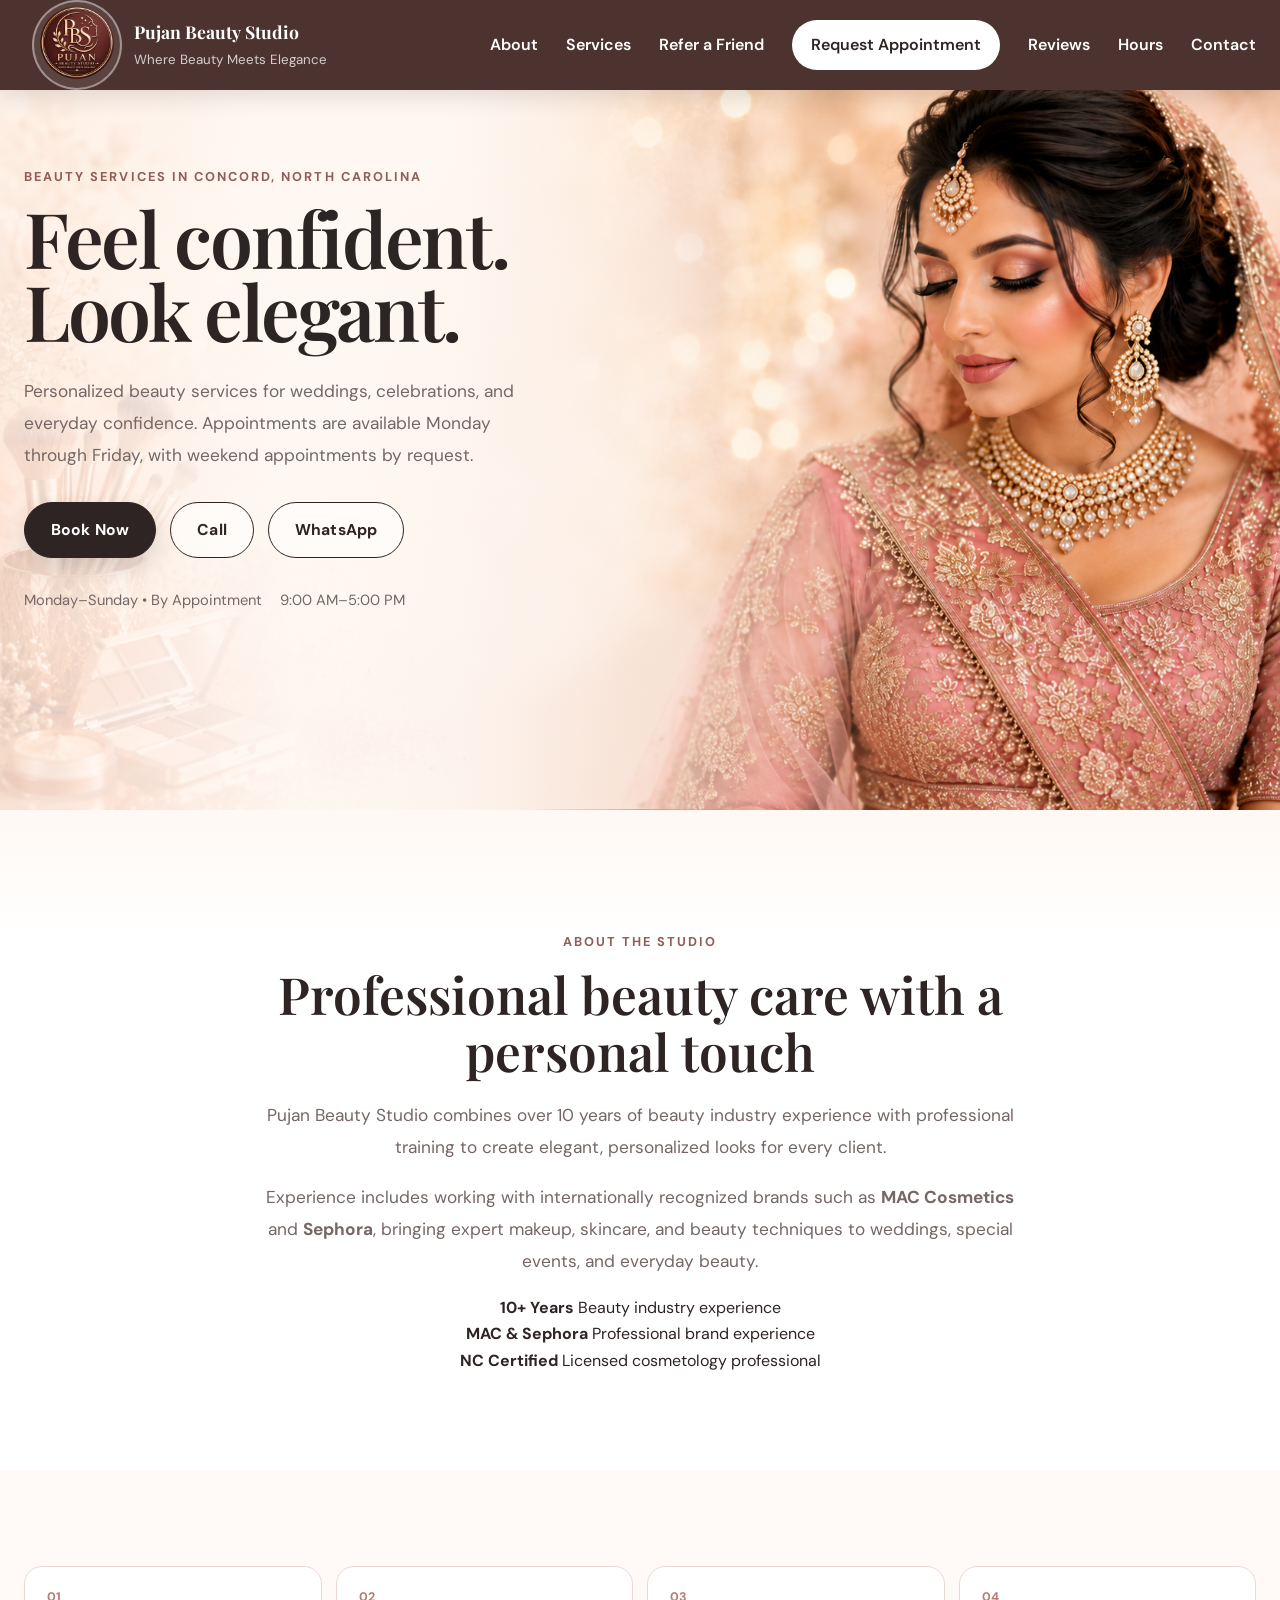
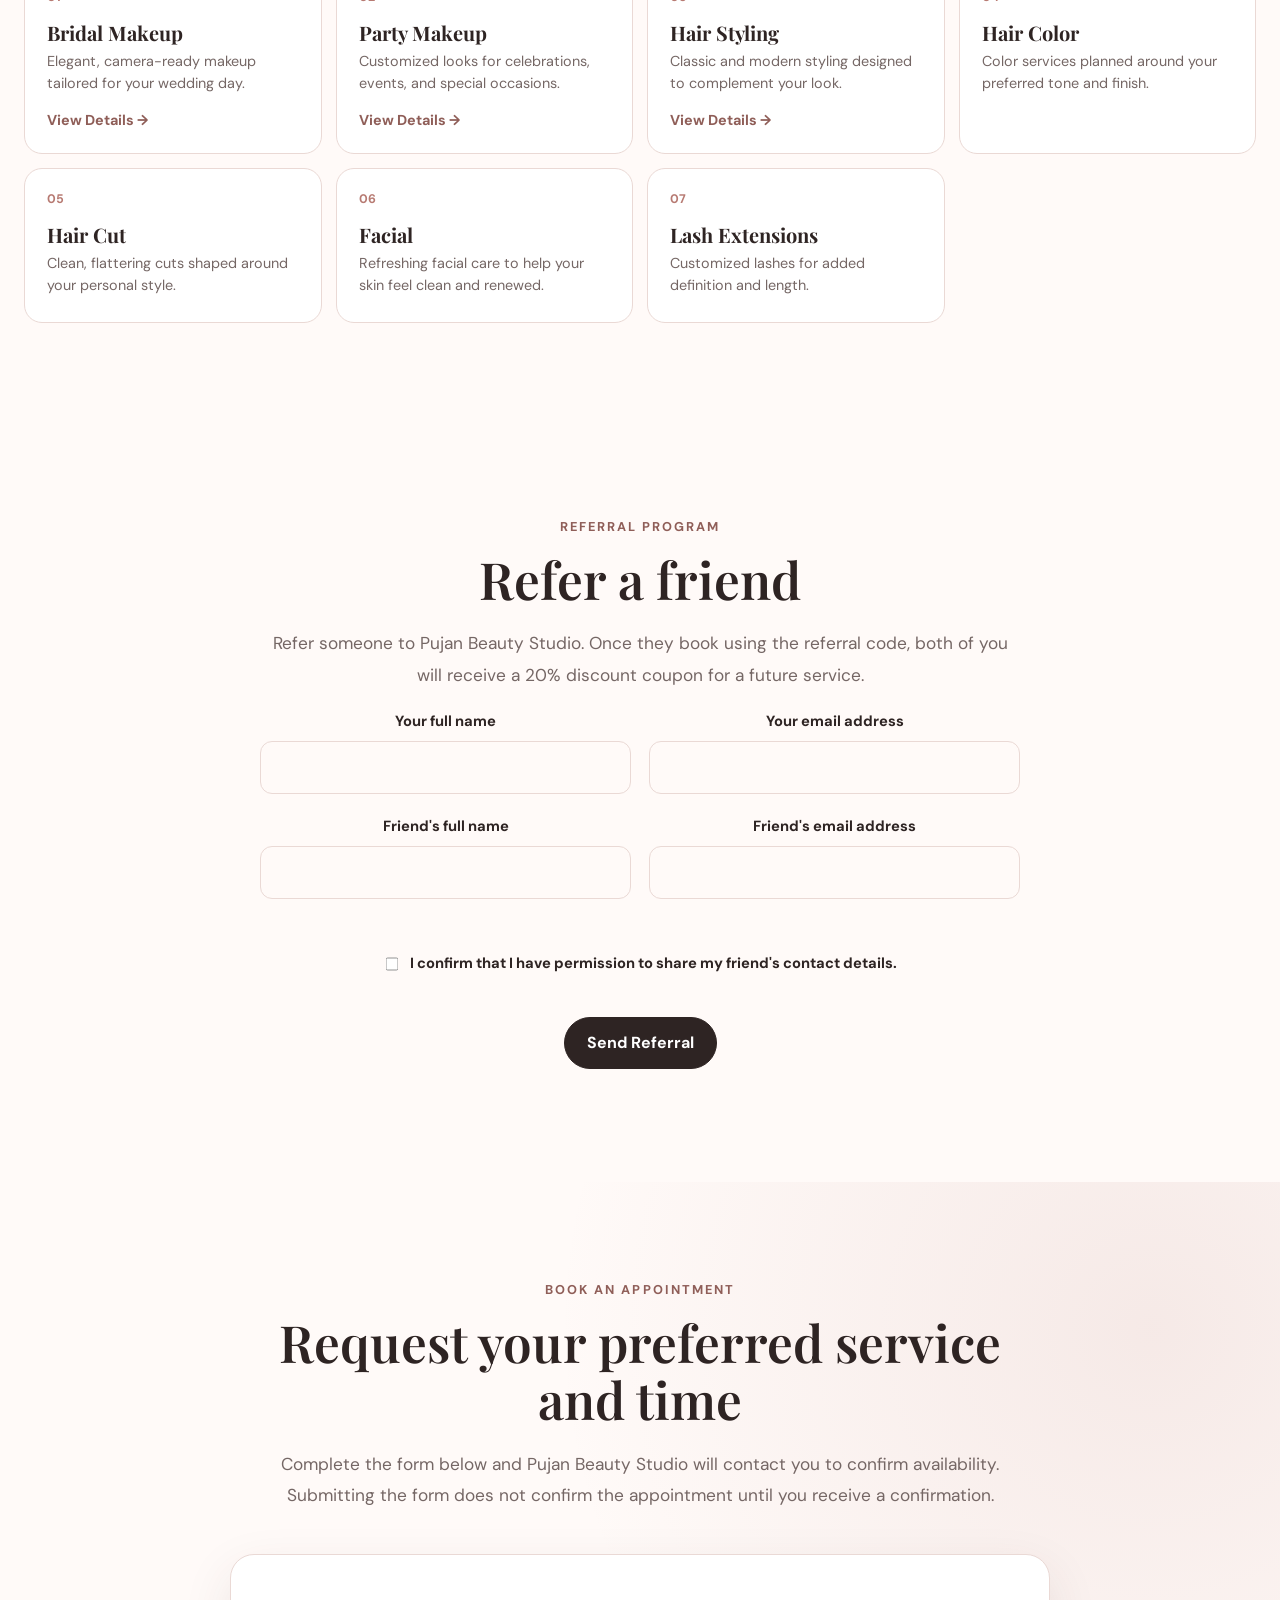
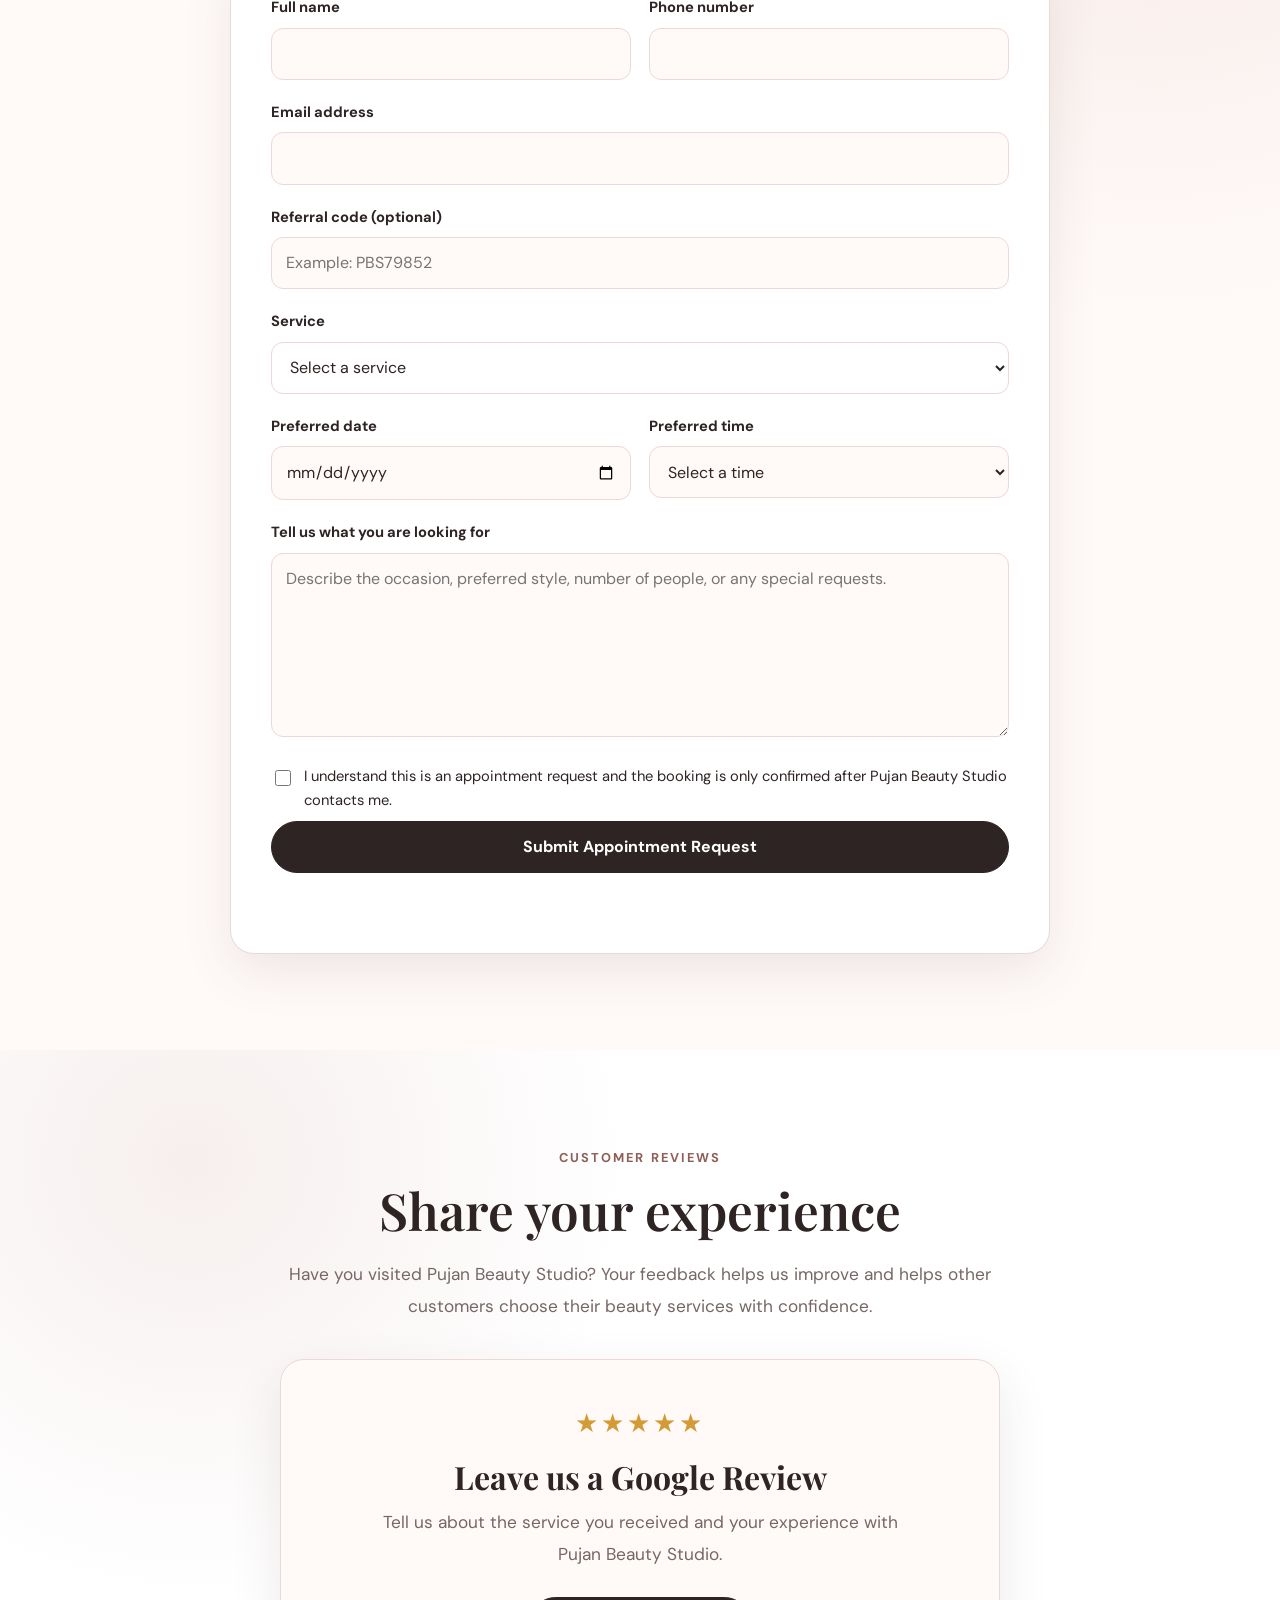
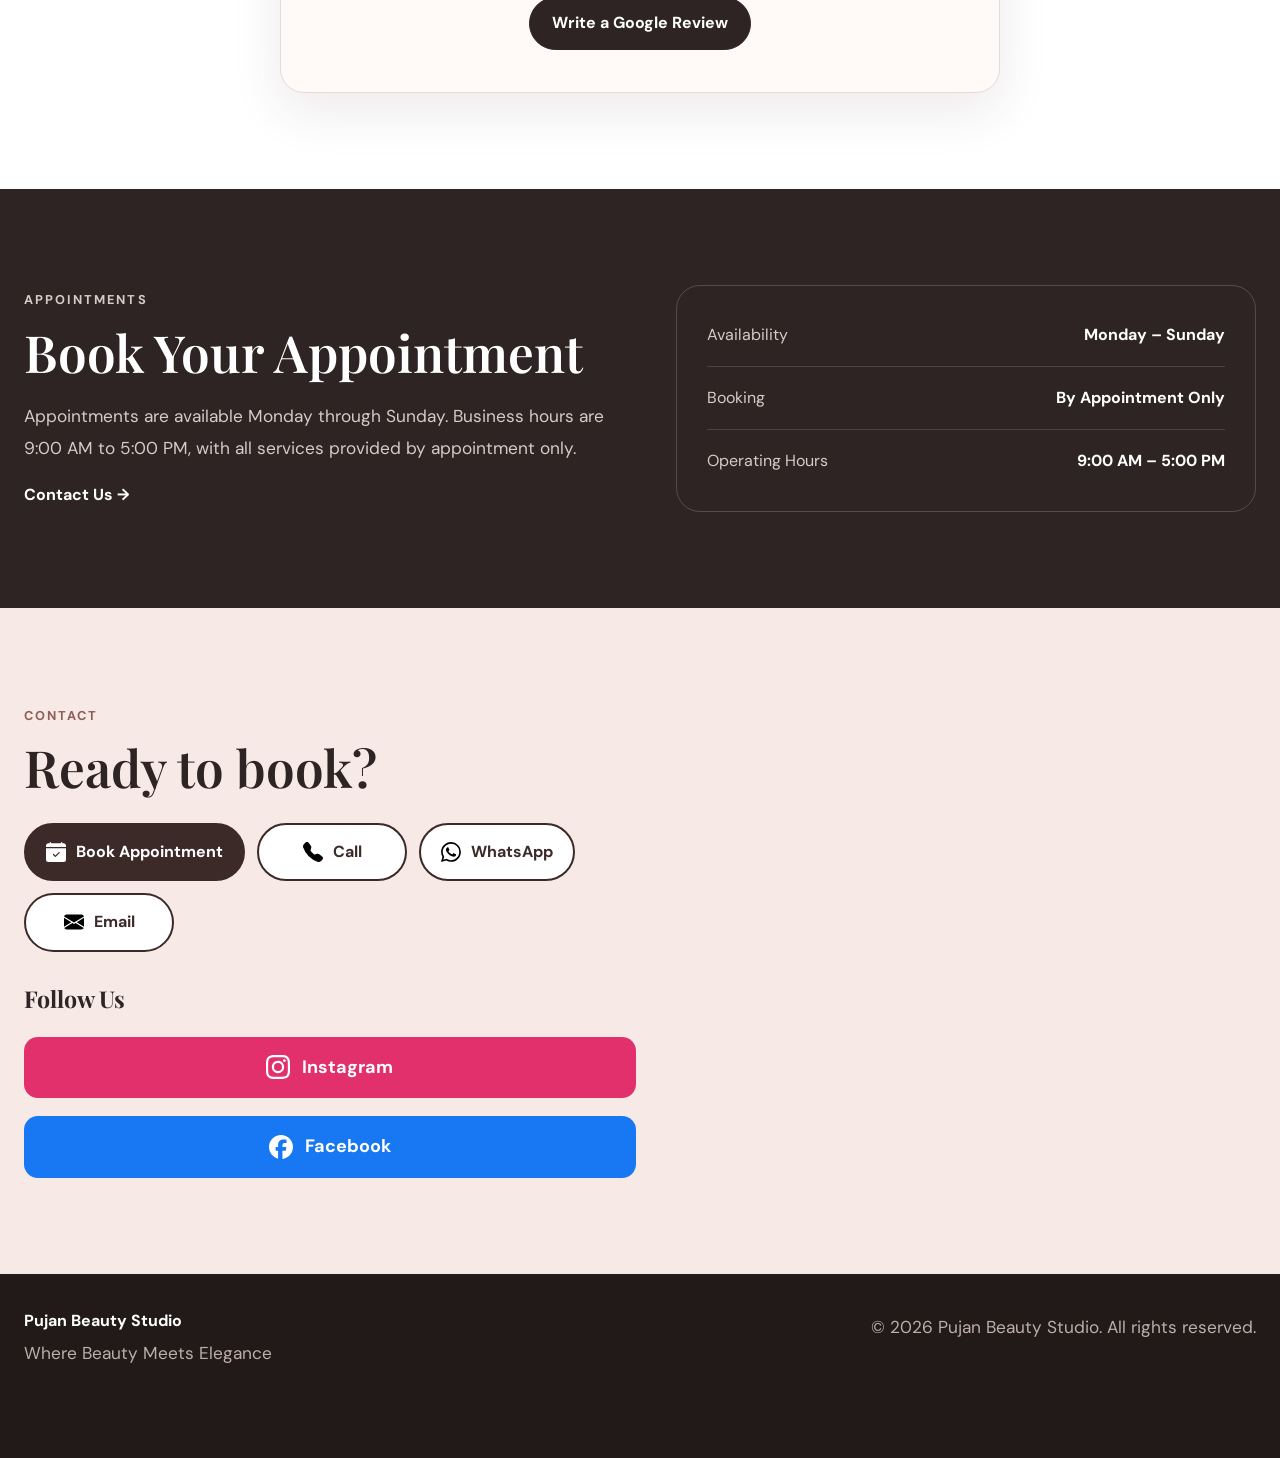
==== commit 14661813: "Refactor service card for Hair Styling Removed duplicate Hair Styling service card and updated struc" ====
--- a/index.html
+++ b/index.html
@@ -155,11 +155,18 @@
         <strong class="service-link">View Details →</strong>
     </article>
 </a>
-          <article class="service-card">
-            <span>03</span>
-            <h3>Hair Styling</h3>
-            <p>Classic and modern styling designed to complement your look.</p>
-          </article>
+         <a
+  class="service-card-link"
+  href="hair-styling.html"
+  aria-label="View Hair Styling service details"
+>
+  <article class="service-card">
+    <span>03</span>
+    <h3>Hair Styling</h3>
+    <p>Classic and modern styling designed to complement your look.</p>
+    <strong class="service-link">View Details →</strong>
+  </article>
+</a>
           <article class="service-card">
             <span>04</span>
             <h3>Hair Color</h3>
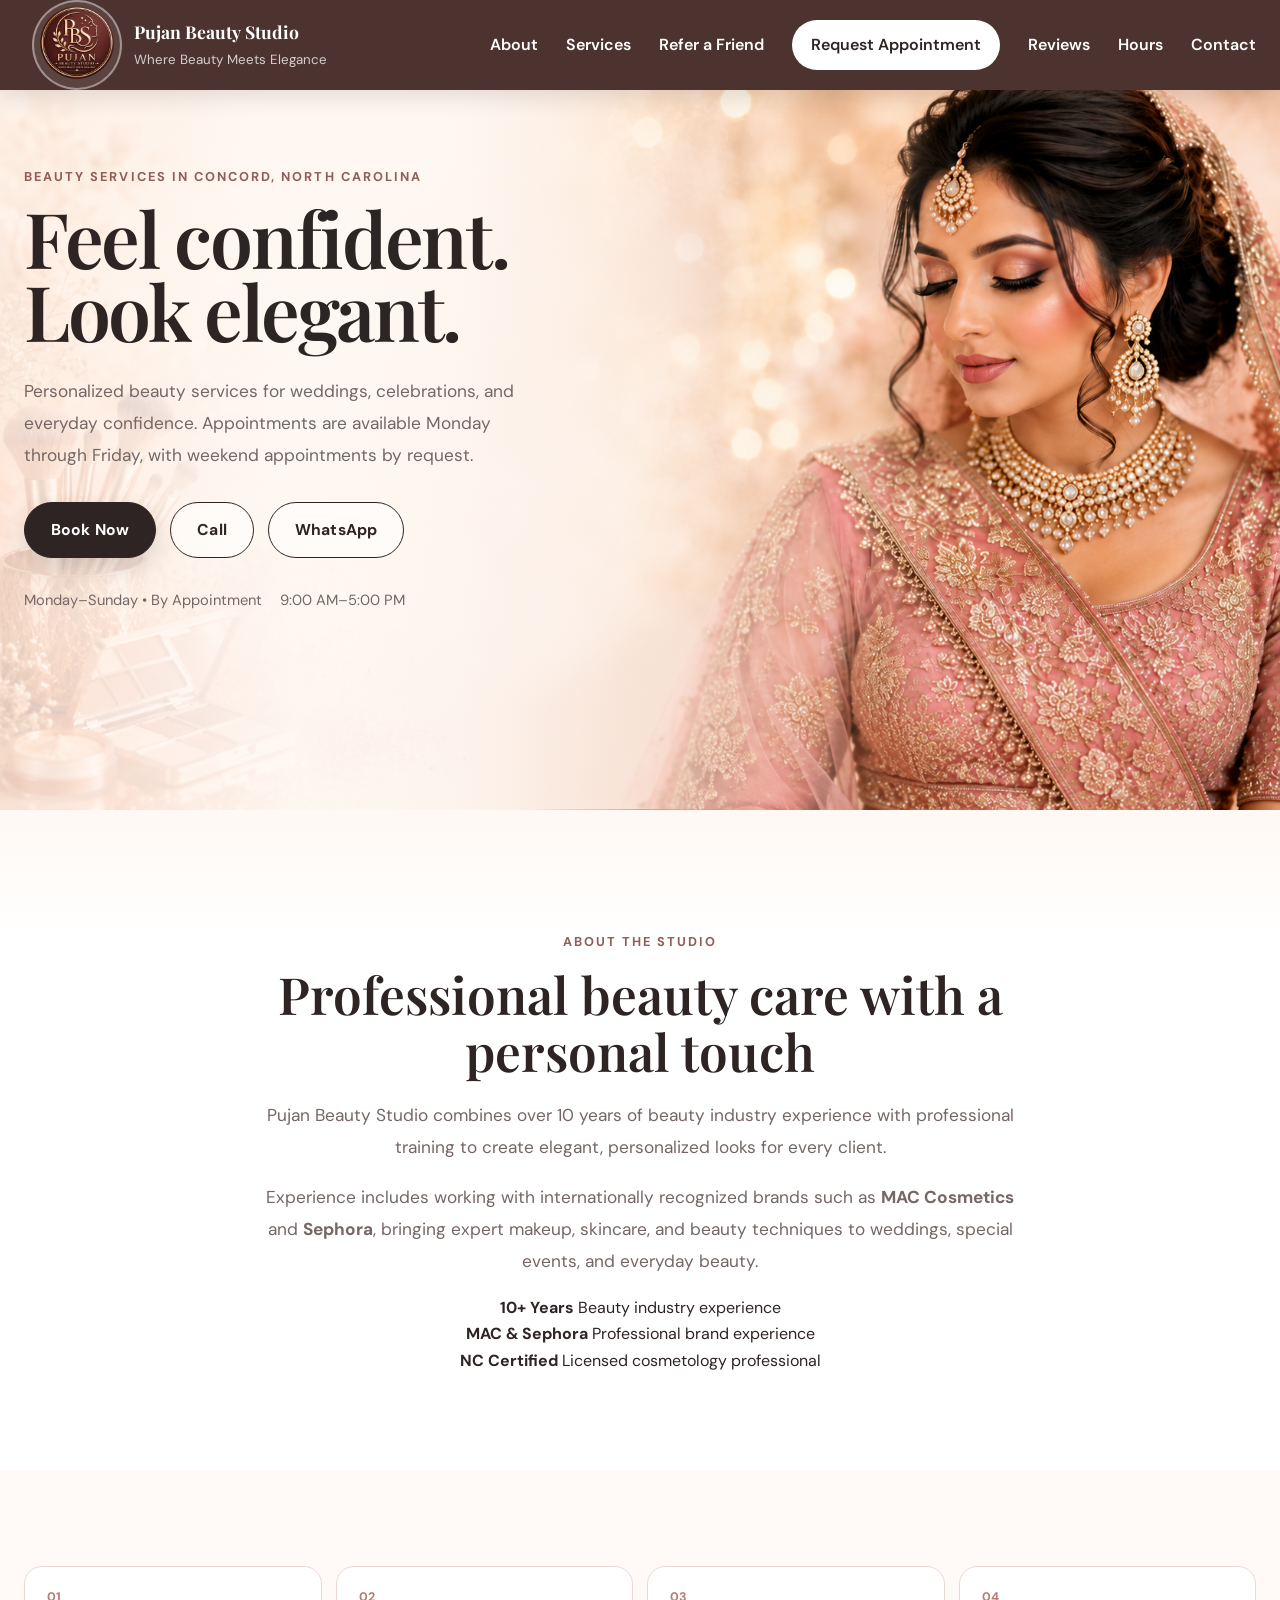
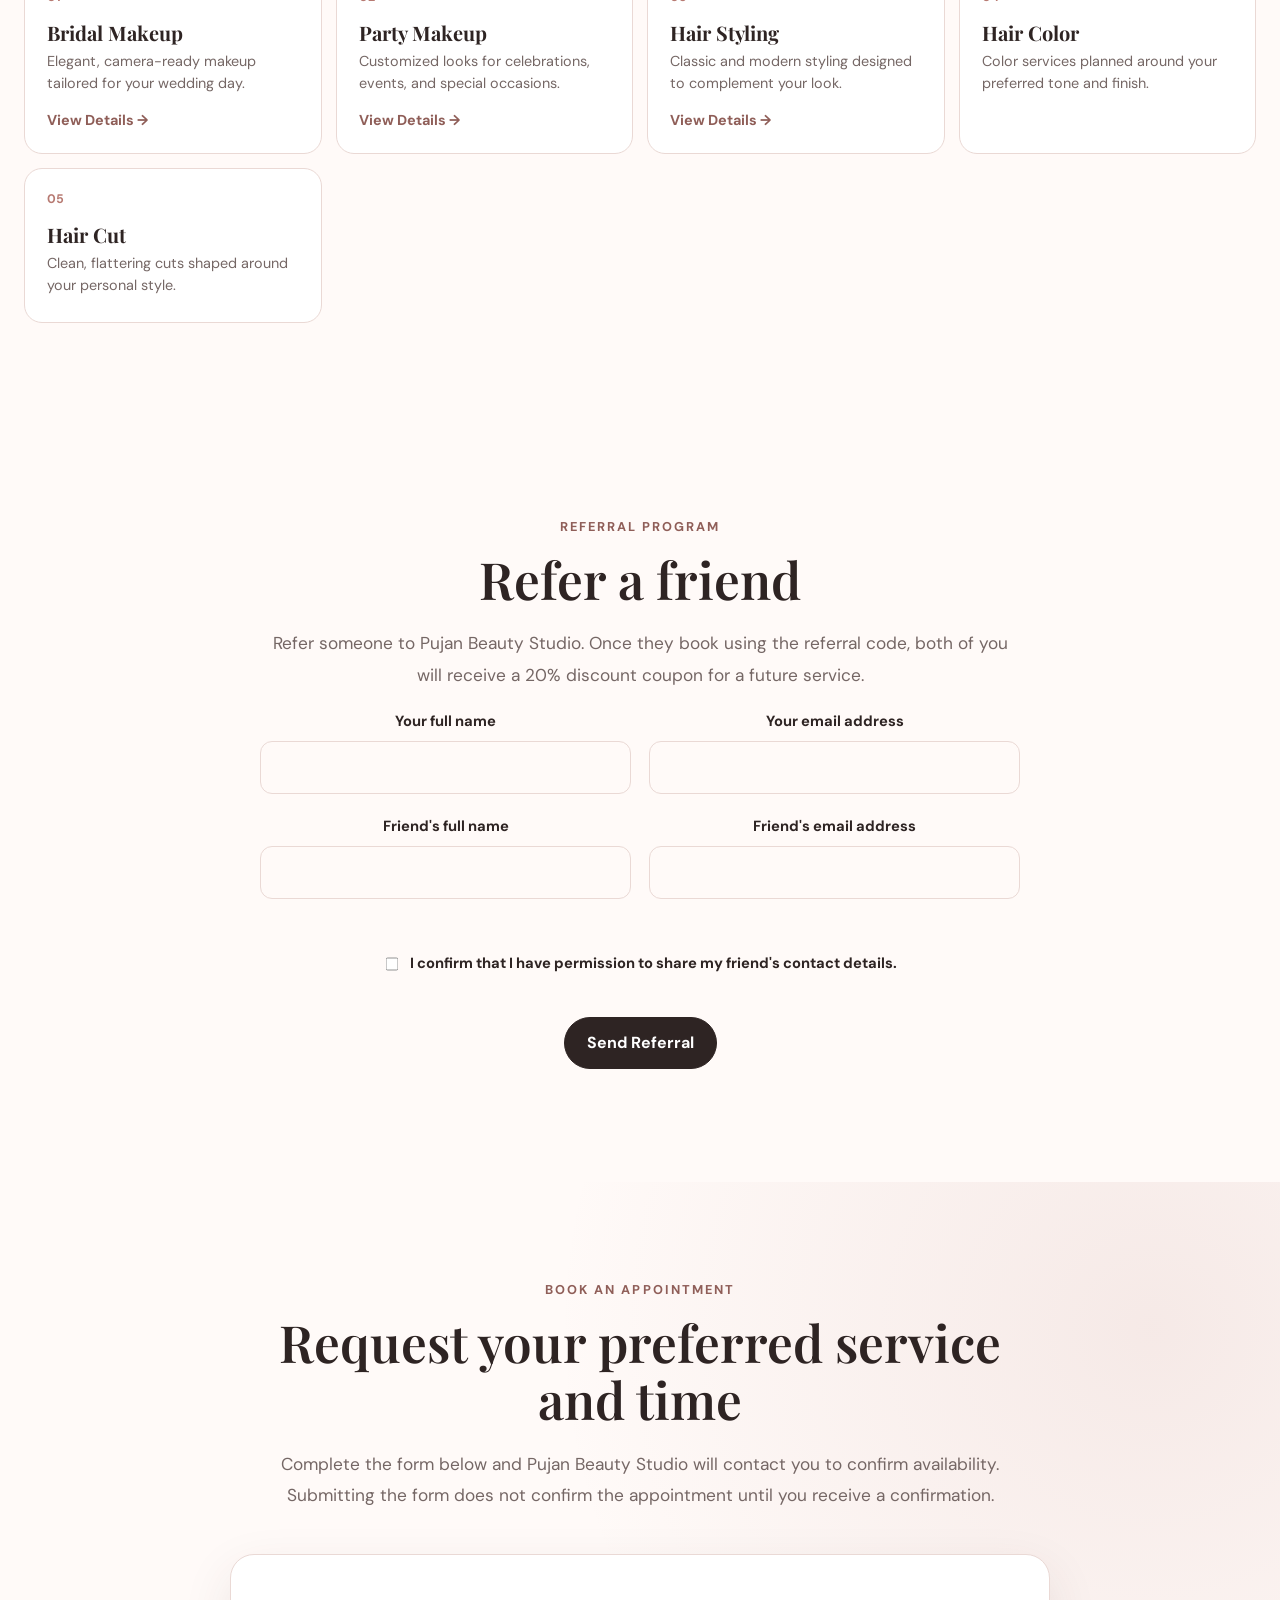
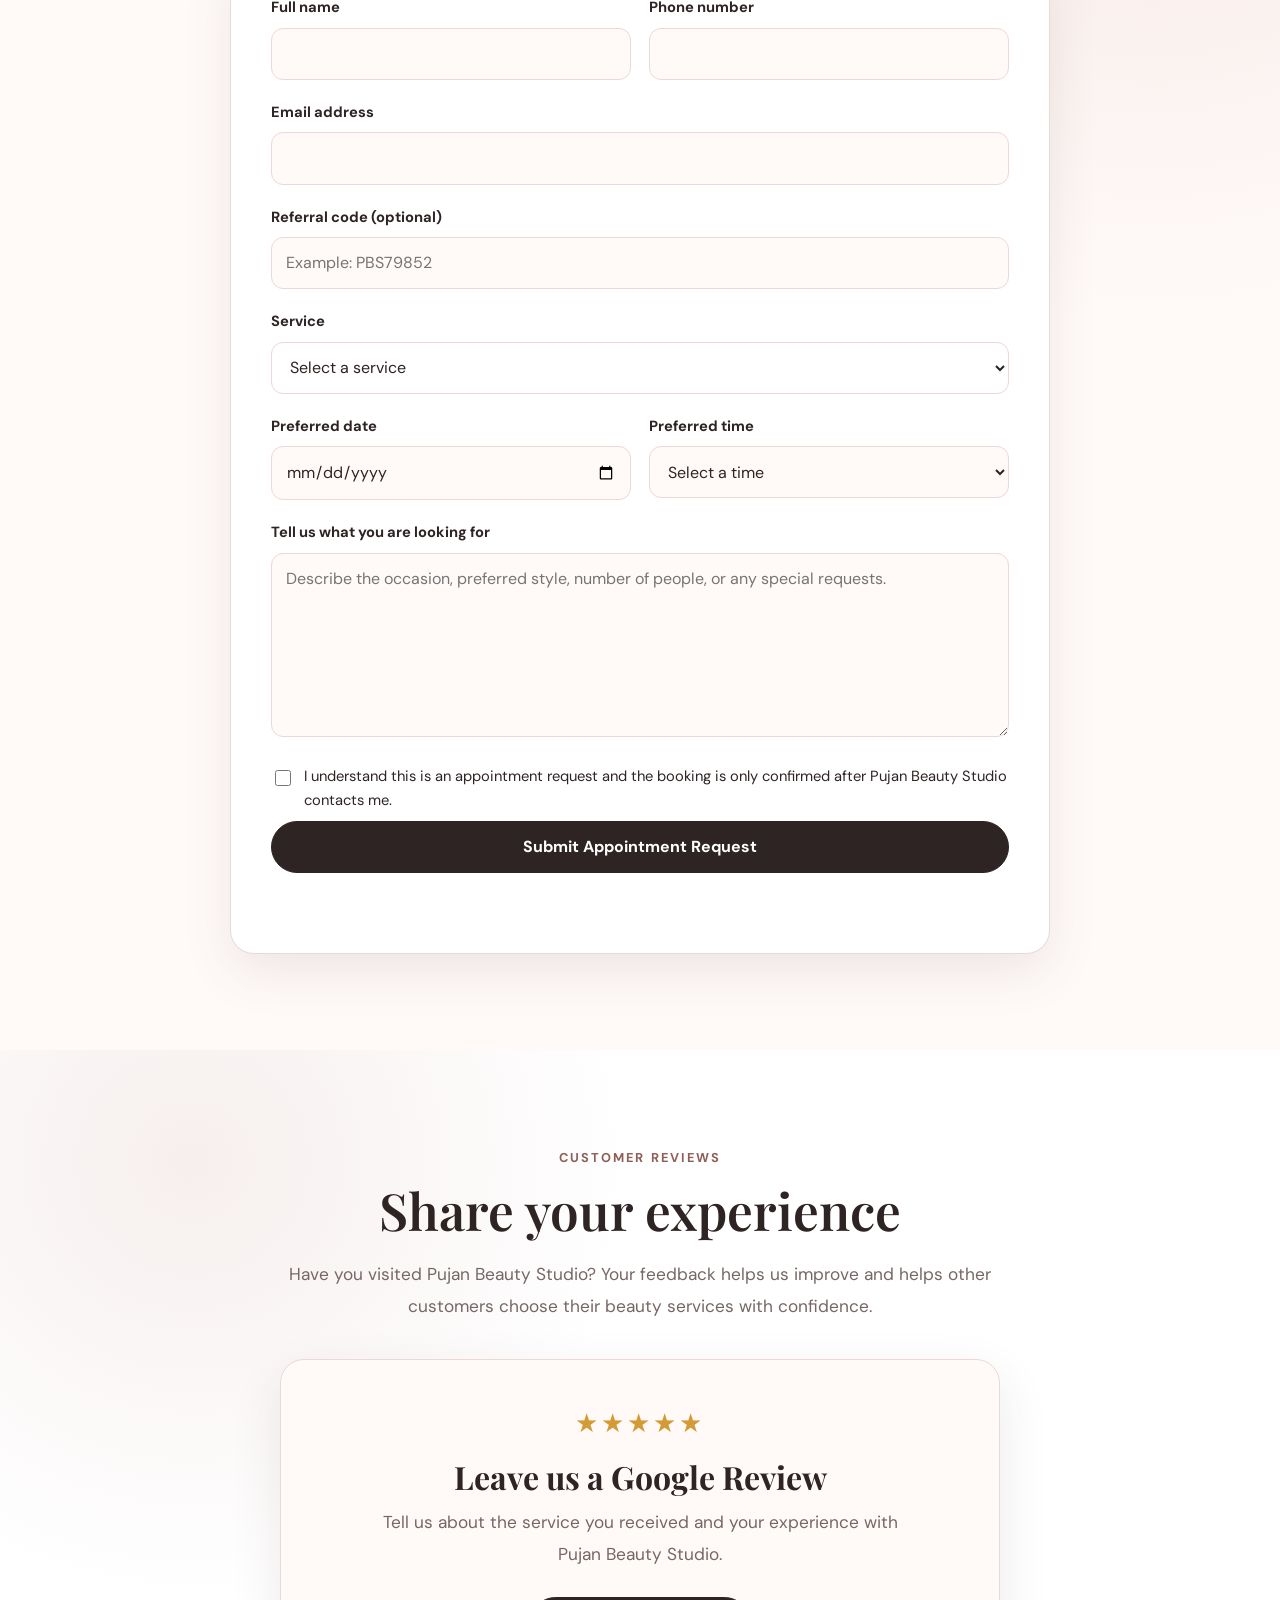
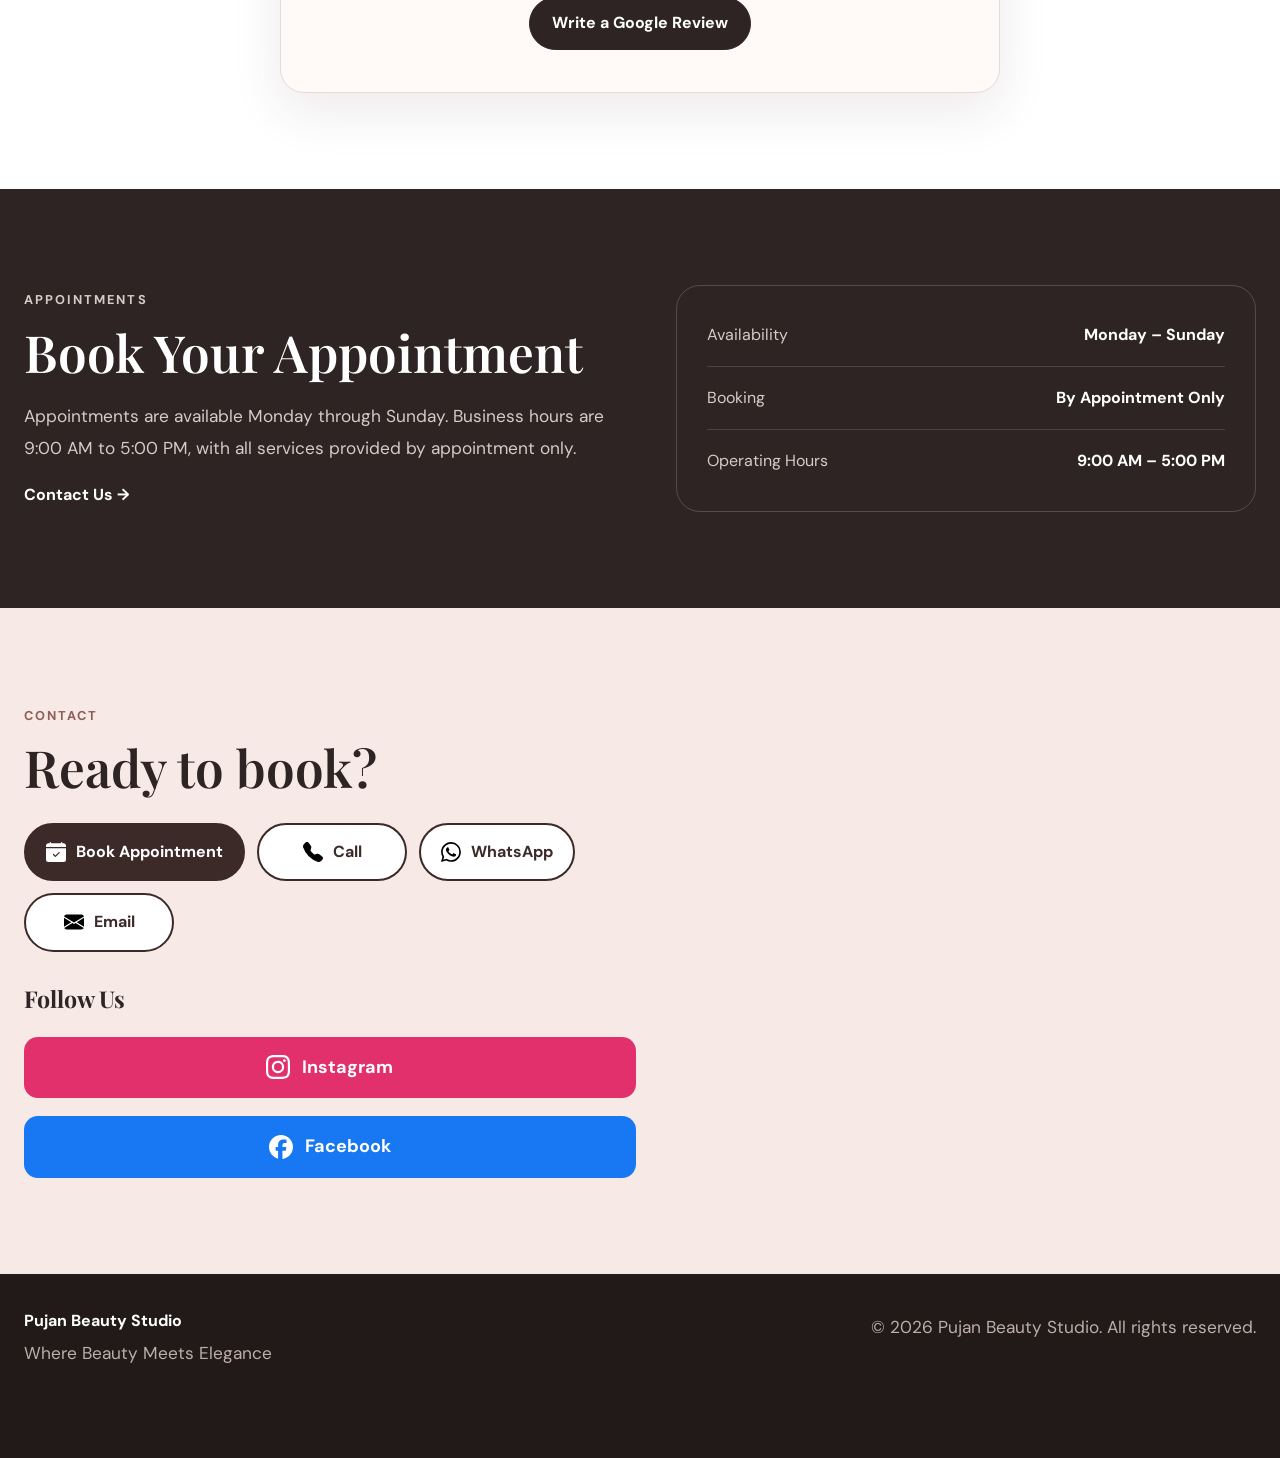
==== commit 10b3bda5: "Update services offered by Pujan Beauty Studio Removed facial and lash extension services from the d" ====
--- a/index.html
+++ b/index.html
@@ -5,7 +5,7 @@
   <meta name="viewport" content="width=device-width, initial-scale=1.0" />
   <meta
     name="description"
-    content="Pujan Beauty Studio in Concord, NC offers bridal makeup, party makeup, hair styling, hair color, hair cuts, facials, and lash extensions."
+    content="Pujan Beauty Studio in Concord, NC offers bridal makeup, party makeup, hair styling, hair color, and hair cuts."
   />
   <meta name="theme-color" content="#9a655f" />
   <title>Pujan Beauty Studio | Concord, NC</title>
@@ -177,16 +177,9 @@
             <h3>Hair Cut</h3>
             <p>Clean, flattering cuts shaped around your personal style.</p>
           </article>
-          <article class="service-card">
-            <span>06</span>
-            <h3>Facial</h3>
-            <p>Refreshing facial care to help your skin feel clean and renewed.</p>
-          </article>
-          <article class="service-card">
-            <span>07</span>
-            <h3>Lash Extensions</h3>
-            <p>Customized lashes for added definition and length.</p>
-          </article>
+          
+
+          
         </div>
       </div>
     </section>
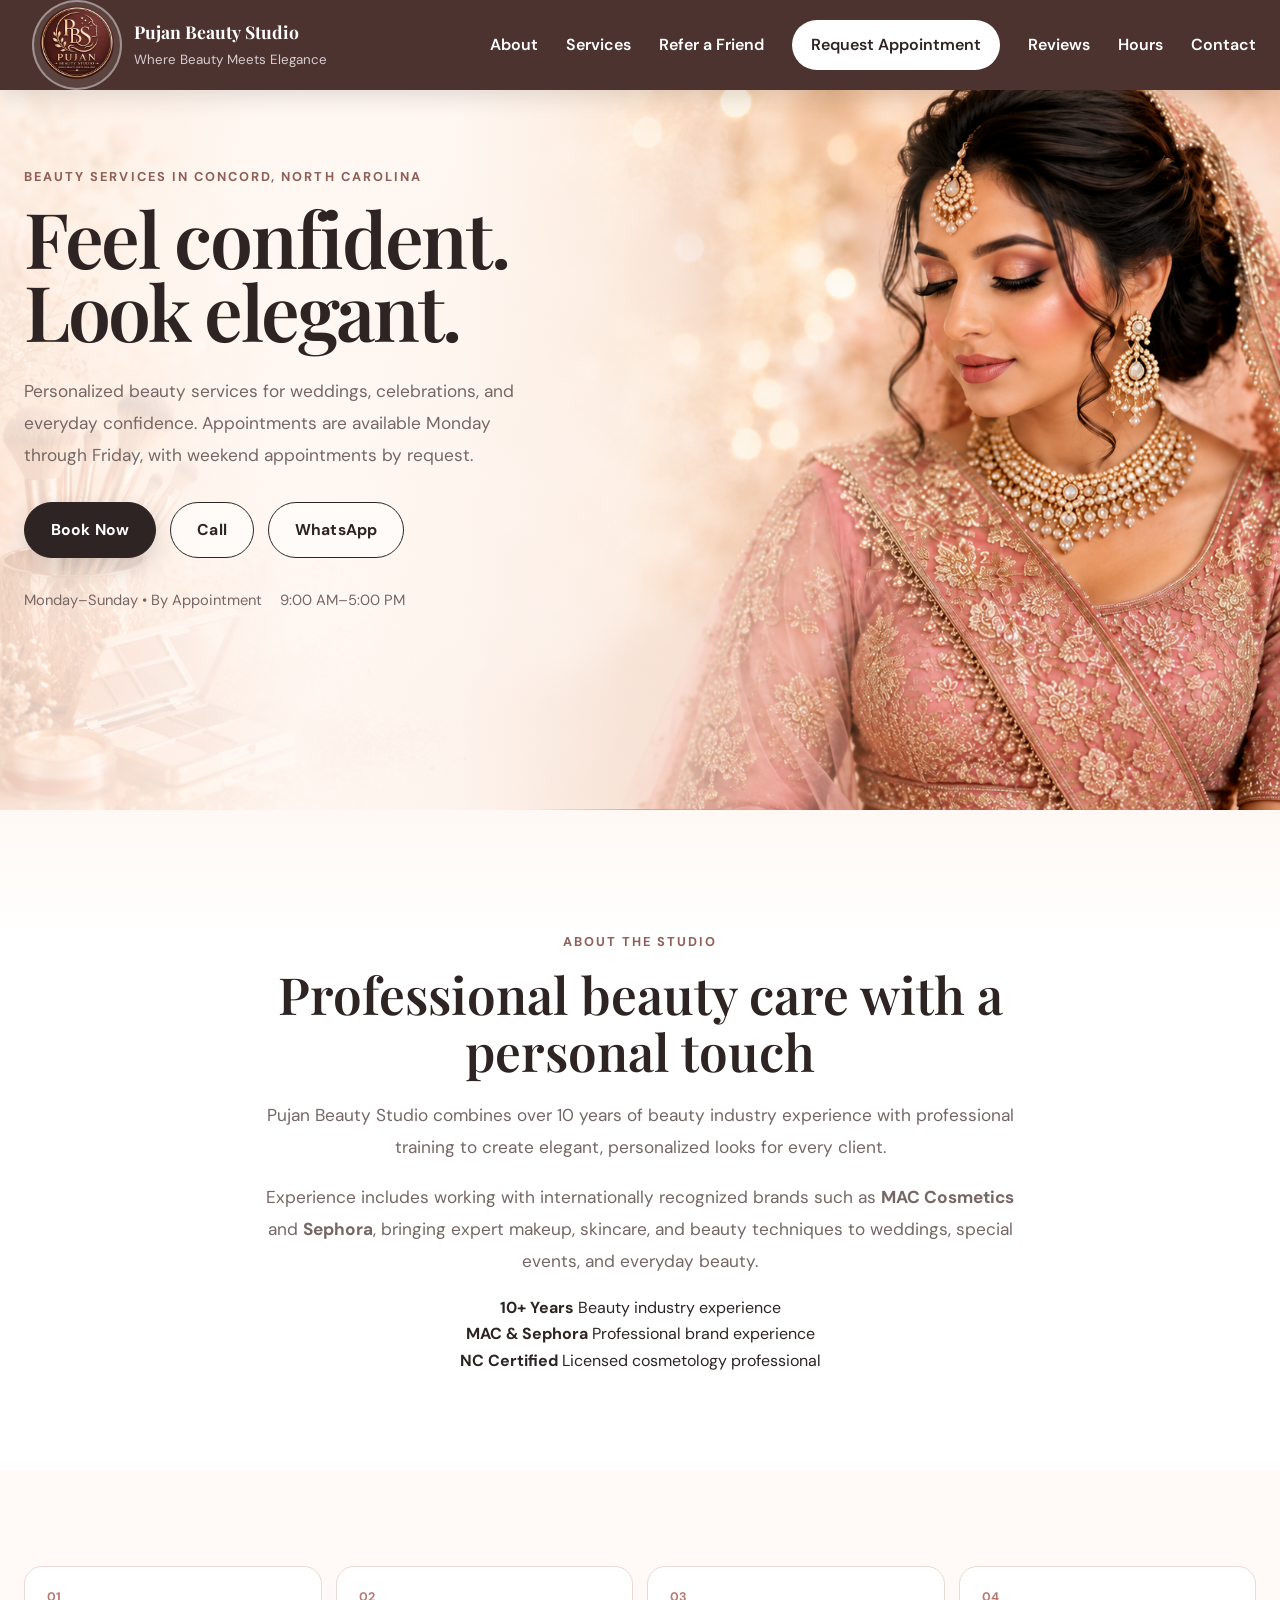
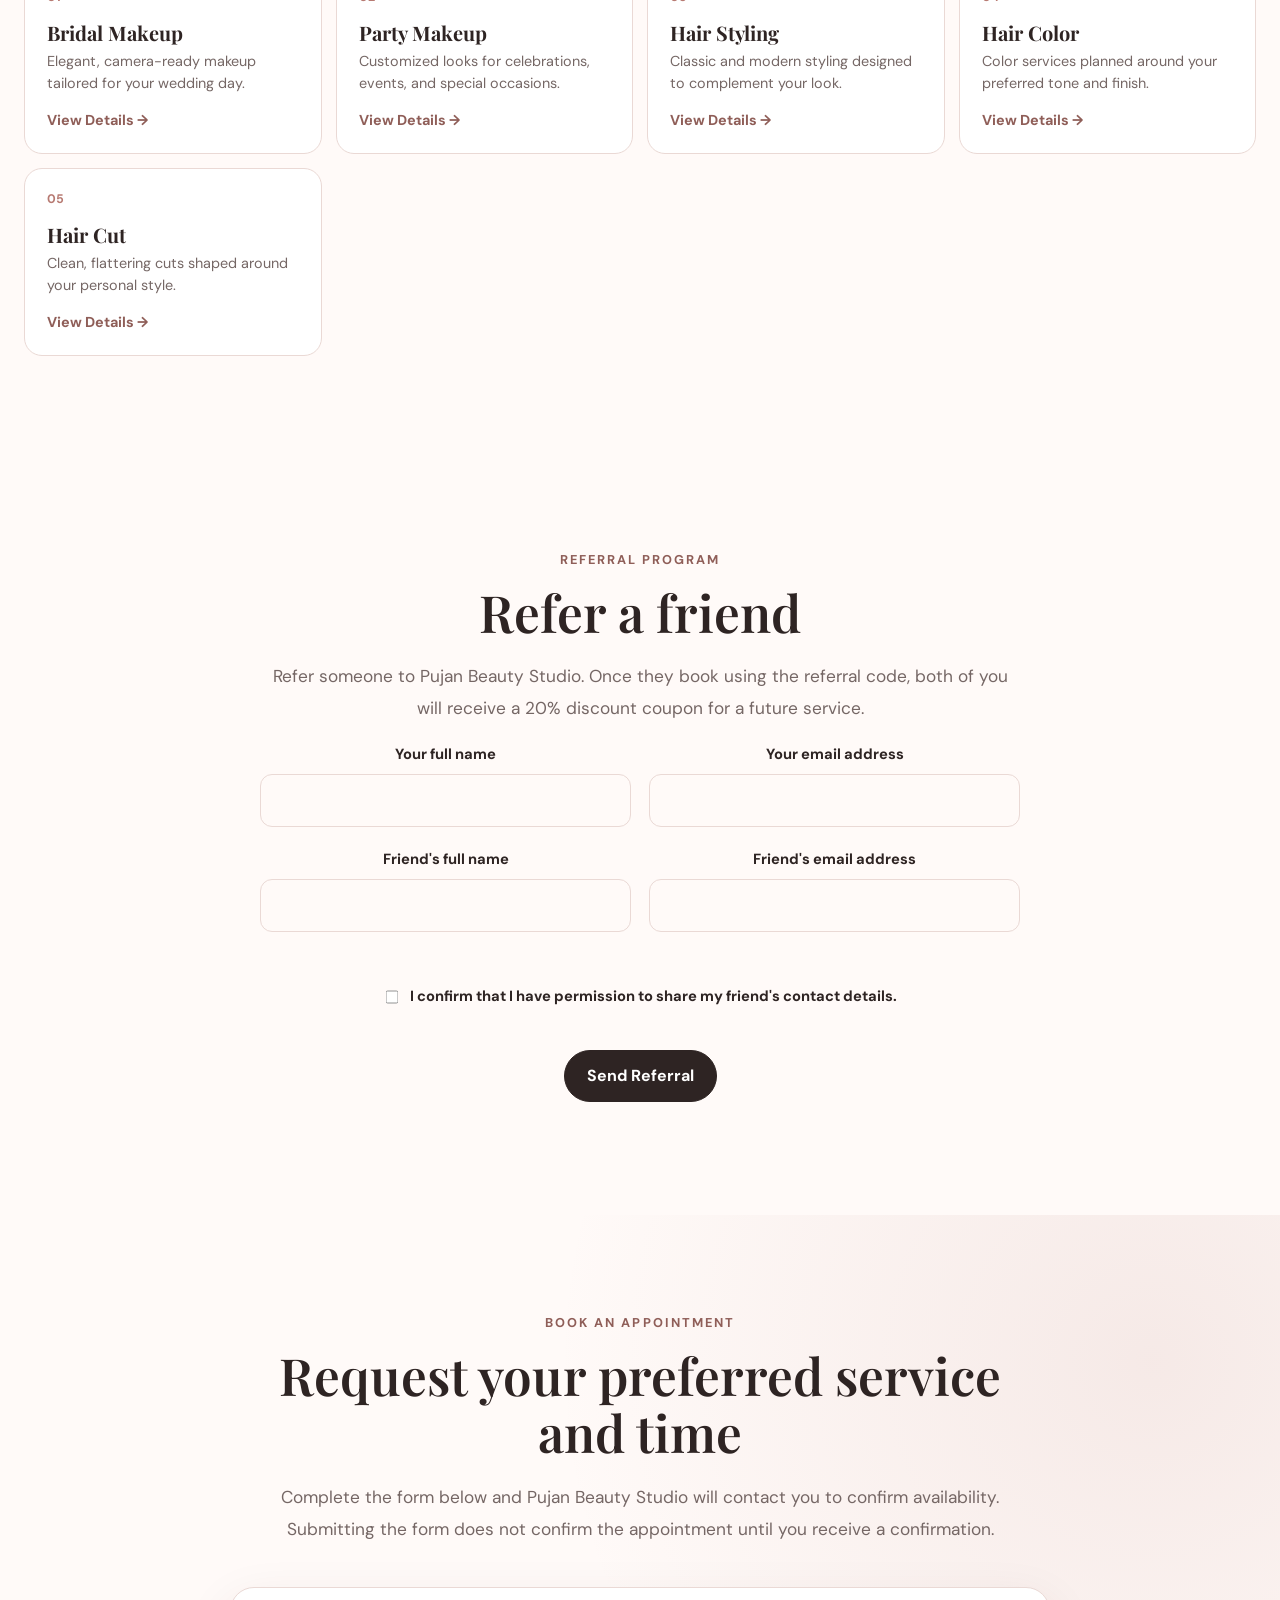
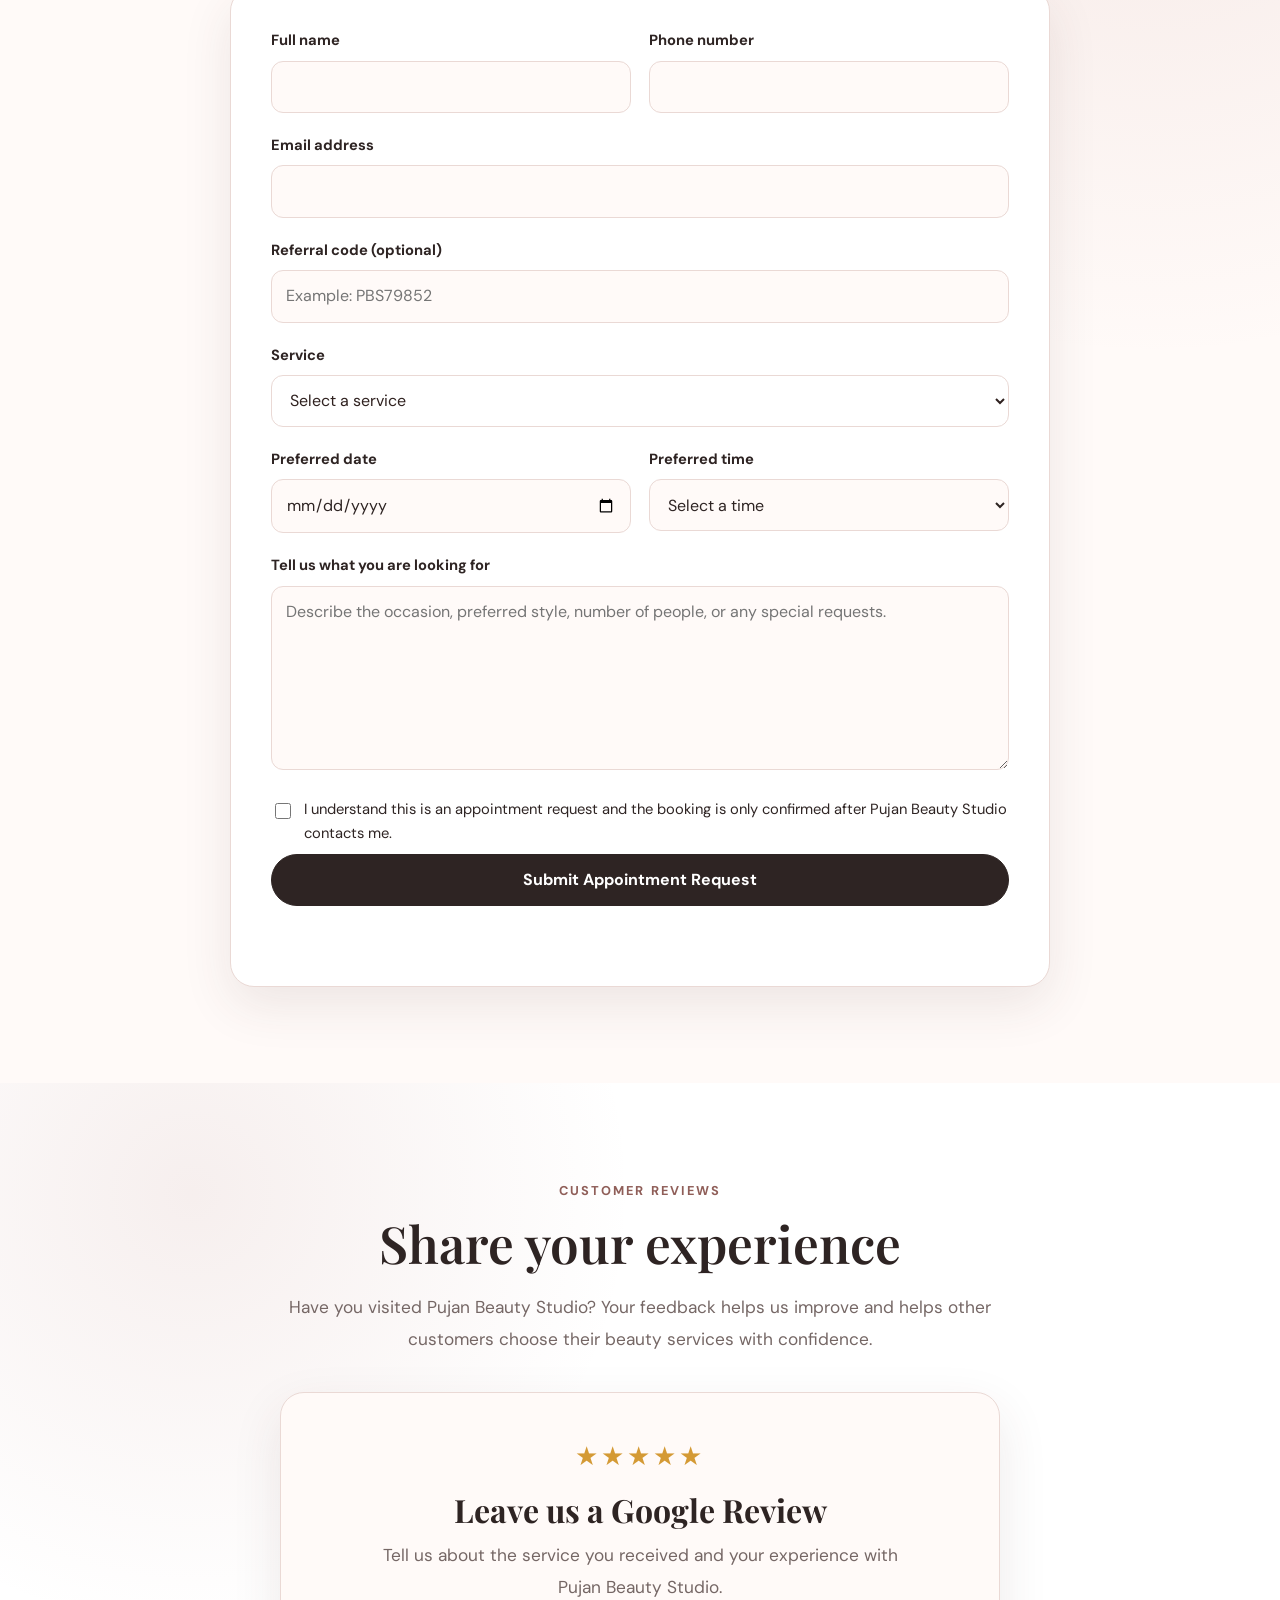
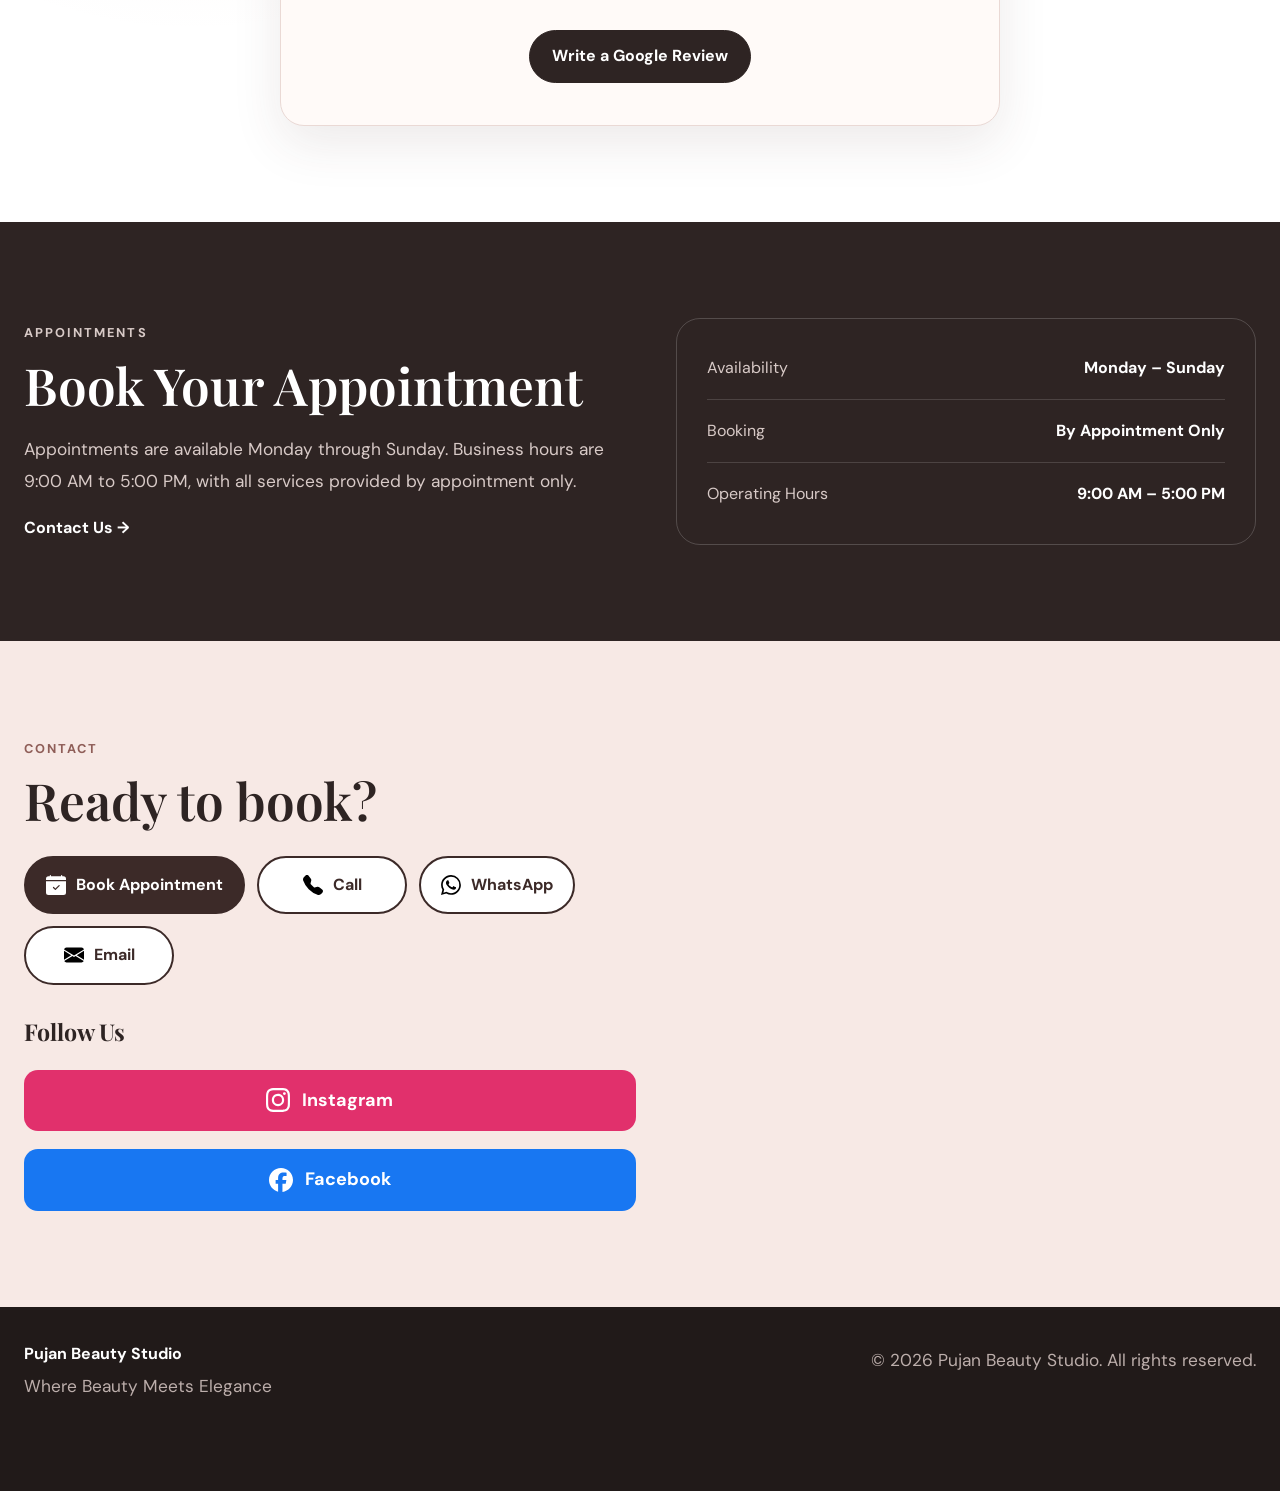
==== commit 72290ef2: "Add links for Hair Color and Hair Cut services" ====
--- a/index.html
+++ b/index.html
@@ -167,16 +167,31 @@
     <strong class="service-link">View Details →</strong>
   </article>
 </a>
-          <article class="service-card">
-            <span>04</span>
-            <h3>Hair Color</h3>
-            <p>Color services planned around your preferred tone and finish.</p>
-          </article>
-          <article class="service-card">
-            <span>05</span>
-            <h3>Hair Cut</h3>
-            <p>Clean, flattering cuts shaped around your personal style.</p>
-          </article>
+         <a
+    class="service-card-link"
+    href="hair-color.html"
+    aria-label="View Hair Color service details"
+>
+    <article class="service-card">
+        <span>04</span>
+        <h3>Hair Color</h3>
+        <p>Color services planned around your preferred tone and finish.</p>
+        <strong class="service-link">View Details →</strong>
+    </article>
+</a>
+
+<a
+    class="service-card-link"
+    href="hair-cut.html"
+    aria-label="View Hair Cut service details"
+>
+    <article class="service-card">
+        <span>05</span>
+        <h3>Hair Cut</h3>
+        <p>Clean, flattering cuts shaped around your personal style.</p>
+        <strong class="service-link">View Details →</strong>
+    </article>
+</a>
           
 
           
@@ -341,8 +356,6 @@
               <option value="Hair Styling">Hair Styling</option>
               <option value="Hair Color">Hair Color</option>
               <option value="Hair Cut">Hair Cut</option>
-              <option value="Facial">Facial</option>
-              <option value="Lash Extensions">Lash Extensions</option>
               <option value="Other">Other</option>
             </select>
           </div>
